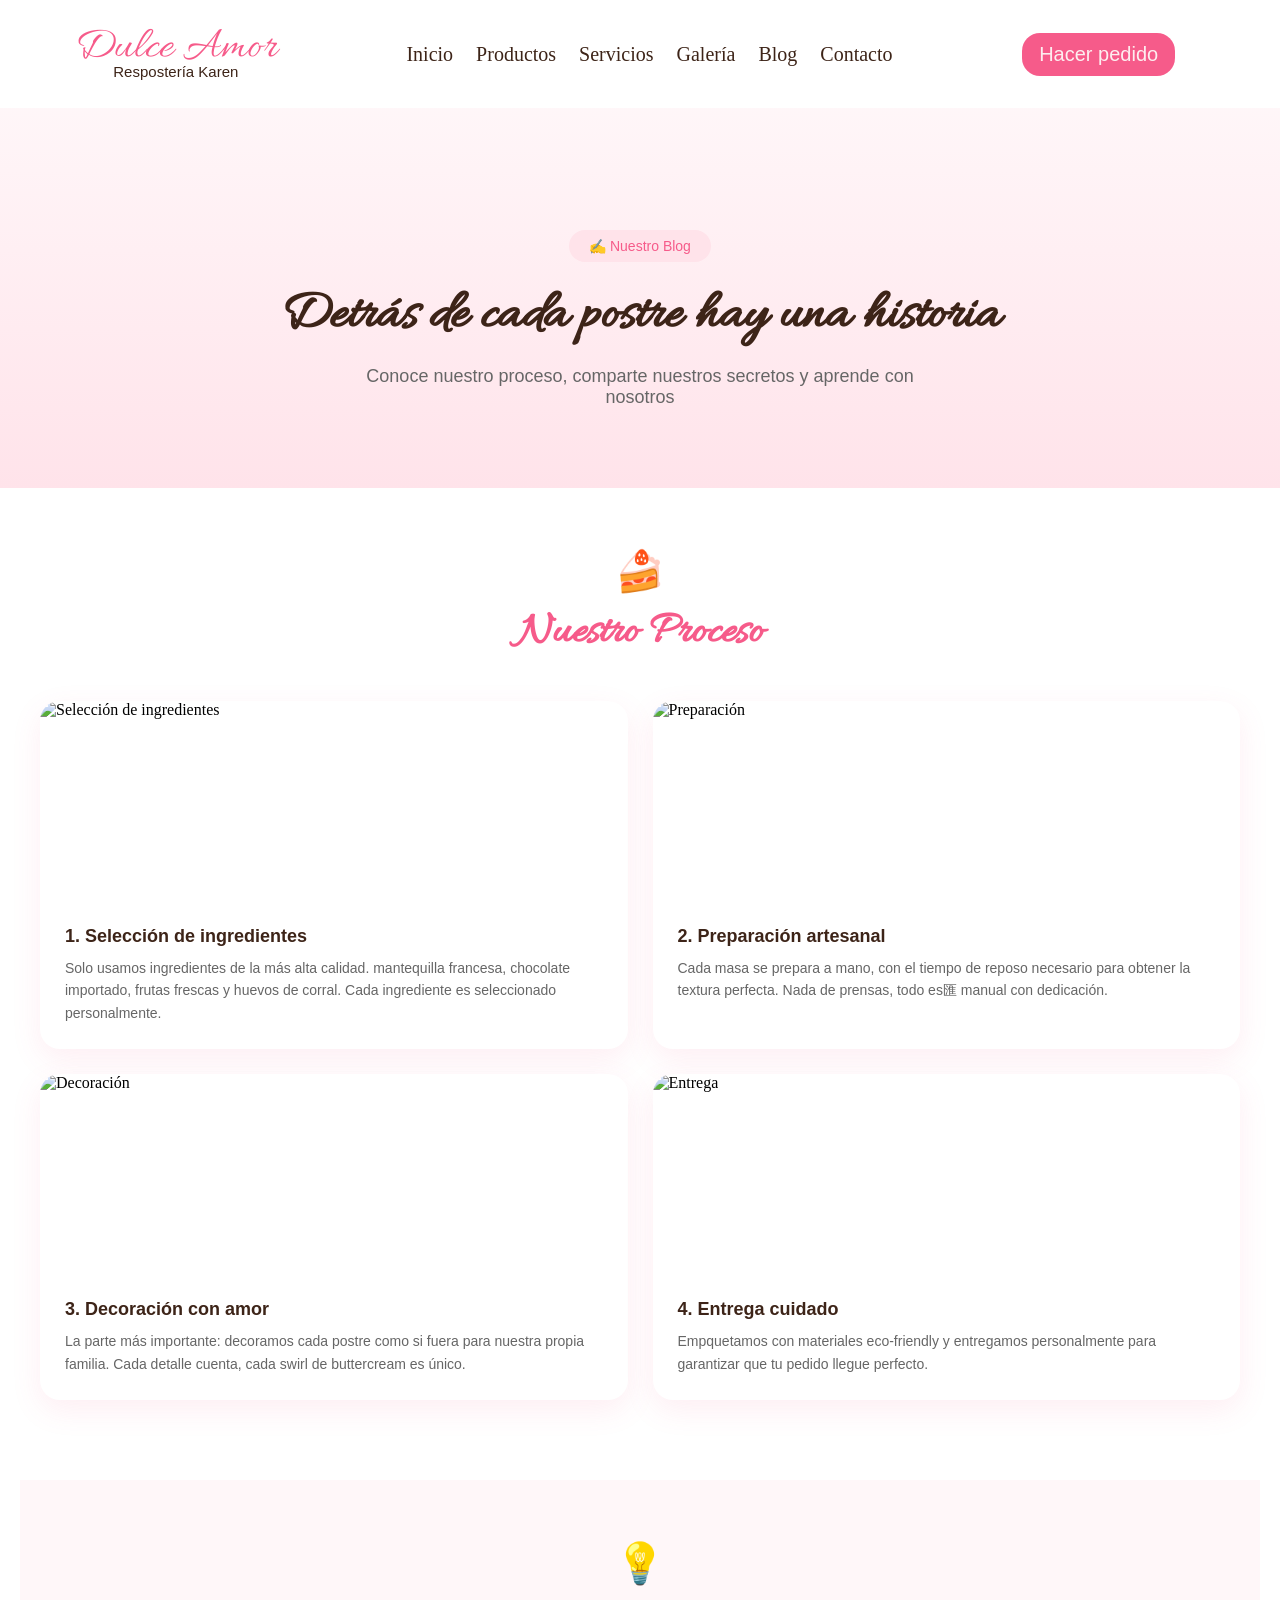
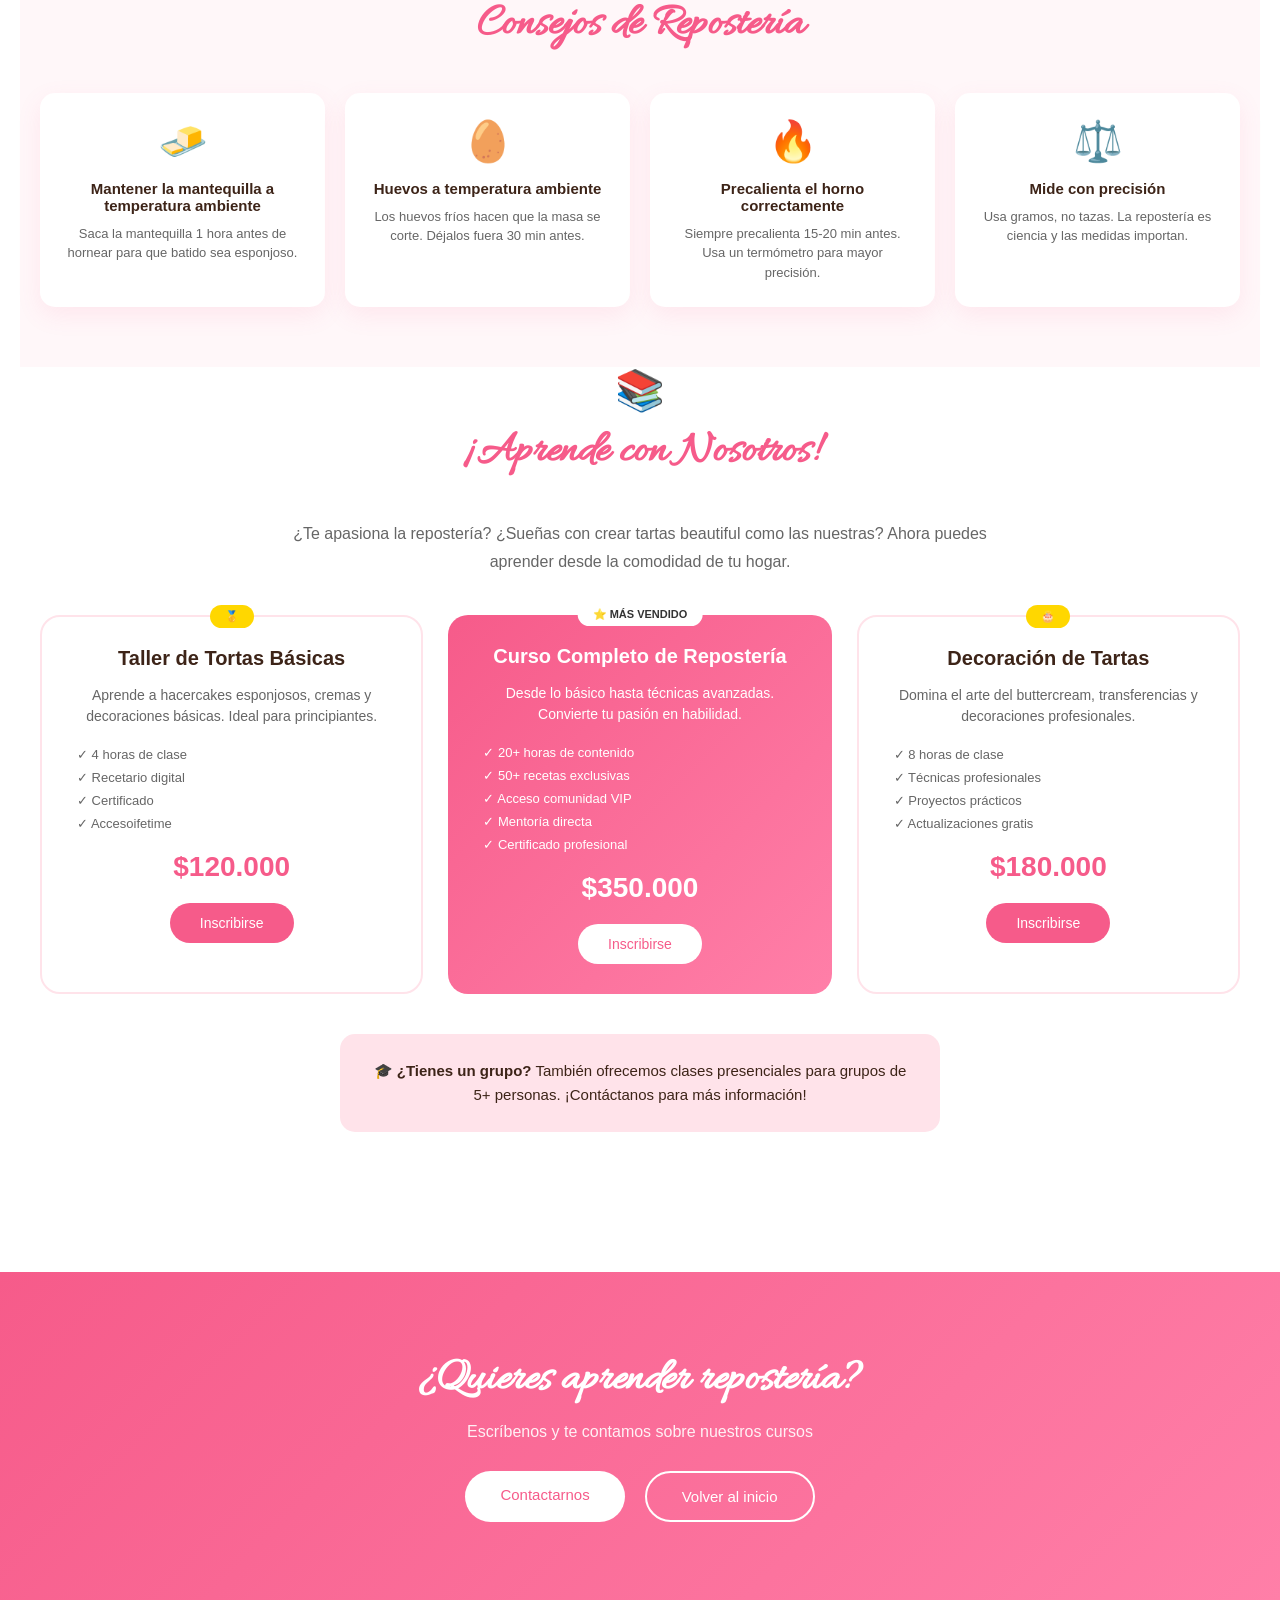
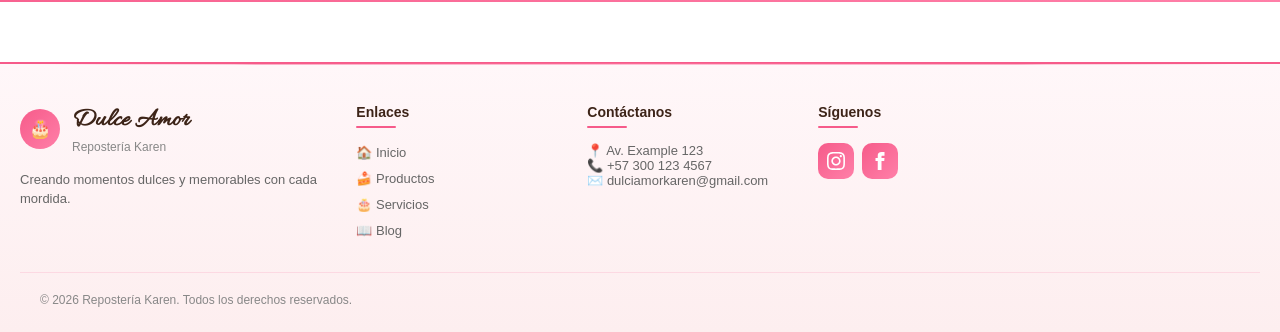
==== blog.html @ 5385c4cd "Merge pull request #1 from fabioledezma/main visuales y ajustes responsive." ====
<!doctype html>
<html lang="es">
  <head>
    <meta charset="UTF-8" />
    <meta name="viewport" content="width=device-width, initial-scale=1.0" />
    <title>Blog - Repostería Karen</title>
    <link rel="stylesheet" href="style.css" />
    <link rel="stylesheet" href="blog.css" />
    <script src="script.js" defer></script>
  </head>
  <body>
    <header class="header">
      <nav class="navbar">
        <div class="navbar-brand">
          <div class="navbar-brand-text">
            <h1 class="navbar-title">Dulce Amor</h1>
            <span class="navbar-subtitle">Respostería Karen</span>
          </div>
        </div>

        <ul class="navbar-menu">
          <li><a href="index.html">Inicio</a></li>
          <li><a href="index.html#productos">Productos</a></li>
          <li><a href="servicios.html" target="_blank">Servicios</a></li>
          <li><a href="index.html#galeria">Galería</a></li>
          <li><a href="blog.html" class="active">Blog</a></li>
          <li><a href="index.html#contacto">Contacto</a></li>
        </ul>

        <a href="index.html#contacto" class="navbar-button">Hacer pedido</a>
      </nav>
    </header>

    <section class="blog-hero">
      <div class="blog-hero-content">
        <span class="blog-hero-tag">✍️ Nuestro Blog</span>
        <h1 class="blog-hero-title">Detrás de cada postre hay una historia</h1>
        <p class="blog-hero-subtitle">Conoce nuestro proceso, comparte nuestros secretos y aprende con nosotros</p>
      </div>
    </section>

    <section class="blog-sections">
      <div class="blog-container">
        
        <!-- Section: Nuestro Proceso -->
        <div class="blog-section">
          <div class="blog-section-header">
            <span class="blog-section-tag">🍰</span>
            <h2 class="blog-section-title">Nuestro Proceso</h2>
          </div>
          
          <div class="blog-cards">
            <article class="blog-card">
              <div class="blog-card-image">
                <img src="https://images.unsplash.com/photo-1556909114-f6e7ad7d3136?w=500&h=300&fit=crop" alt="Selección de ingredientes">
              </div>
              <div class="blog-card-content">
                <h3>1. Selección de ingredientes</h3>
                <p>Solo usamos ingredientes de la más alta calidad. mantequilla francesa, chocolate importado, frutas frescas y huevos de corral. Cada ingrediente es seleccionado personalmente.</p>
              </div>
            </article>
            
            <article class="blog-card">
              <div class="blog-card-image">
                <img src="https://images.unsplash.com/photo-1509440159596-0249088772ff?w=500&h=300&fit=crop" alt="Preparación">
              </div>
              <div class="blog-card-content">
                <h3>2. Preparación artesanal</h3>
                <p>Cada masa se prepara a mano, con el tiempo de reposo necesario para obtener la textura perfecta. Nada de prensas, todo es匯 manual con dedicación.</p>
              </div>
            </article>
            
            <article class="blog-card">
              <div class="blog-card-image">
                <img src="https://images.unsplash.com/photo-1571115177098-24ec42ed204d?w=500&h=300&fit=crop" alt="Decoración">
              </div>
              <div class="blog-card-content">
                <h3>3. Decoración con amor</h3>
                <p>La parte más importante: decoramos cada postre como si fuera para nuestra propia familia. Cada detalle cuenta, cada swirl de buttercream es único.</p>
              </div>
            </article>
            
            <article class="blog-card">
              <div class="blog-card-image">
                <img src="https://images.unsplash.com/photo-1606983340126-99ab4feaa64a?w=500&h=300&fit=crop" alt="Entrega">
              </div>
              <div class="blog-card-content">
                <h3>4. Entrega cuidado</h3>
                <p>Empquetamos con materiales eco-friendly y entregamos personalmente para garantizar que tu pedido llegue perfecto.</p>
              </div>
            </article>
          </div>
        </div>

        <!-- Section: Consejos -->
        <div class="blog-section alt-bg">
          <div class="blog-section-header">
            <span class="blog-section-tag">💡</span>
            <h2 class="blog-section-title">Consejos de Repostería</h2>
          </div>
          
          <div class="blog-tips-grid">
            <div class="blog-tip">
              <div class="blog-tip-icon">🧈</div>
              <h4>Mantener la mantequilla a temperatura ambiente</h4>
              <p>Saca la mantequilla 1 hora antes de hornear para que batido sea esponjoso.</p>
            </div>
            
            <div class="blog-tip">
              <div class="blog-tip-icon">🥚</div>
              <h4>Huevos a temperatura ambiente</h4>
              <p>Los huevos fríos hacen que la masa se corte. Déjalos fuera 30 min antes.</p>
            </div>
            
            <div class="blog-tip">
              <div class="blog-tip-icon">🔥</div>
              <h4>Precalienta el horno correctamente</h4>
              <p>Siempre precalienta 15-20 min antes. Usa un termómetro para mayor precisión.</p>
            </div>
            
            <div class="blog-tip">
              <div class="blog-tip-icon">⚖️</div>
              <h4>Mide con precisión</h4>
              <p>Usa gramos, no tazas. La repostería es ciencia y las medidas importan.</p>
            </div>
          </div>
        </div>

        <!-- Section: Clases -->
        <div class="blog-section classes-section">
          <div class="blog-section-header">
            <span class="blog-section-tag">📚</span>
            <h2 class="blog-section-title">¡Aprende con Nosotros!</h2>
          </div>
          
          <div class="classes-intro">
            <p>¿Te apasiona la repostería? ¿Sueñas con crear tartas beautiful como las nuestras? Ahora puedes aprender desde la comodidad de tu hogar.</p>
          </div>
          
          <div class="classes-grid">
            <div class="class-card">
              <div class="class-badge">🥇</div>
              <h3 class="class-title">Taller de Tortas Básicas</h3>
              <p class="class-description">Aprende a hacercakes esponjosos, cremas y decoraciones básicas. Ideal para principiantes.</p>
              <ul class="class-features">
                <li>✓ 4 horas de clase</li>
                <li>✓ Recetario digital</li>
                <li>✓ Certificado</li>
                <li>✓ Accesoifetime</li>
              </ul>
              <span class="class-price">$120.000</span>
              <a href="index.html#contacto" class="class-button">Inscribirse</a>
            </div>
            
            <div class="class-card featured">
              <div class="class-badge">⭐ MÁS VENDIDO</div>
              <h3 class="class-title">Curso Completo de Repostería</h3>
              <p class="class-description">Desde lo básico hasta técnicas avanzadas. Convierte tu pasión en habilidad.</p>
              <ul class="class-features">
                <li>✓ 20+ horas de contenido</li>
                <li>✓ 50+ recetas exclusivas</li>
                <li>✓ Acceso comunidad VIP</li>
                <li>✓ Mentoría directa</li>
                <li>✓ Certificado profesional</li>
              </ul>
              <span class="class-price">$350.000</span>
              <a href="index.html#contacto" class="class-button">Inscribirse</a>
            </div>
            
            <div class="class-card">
              <div class="class-badge">🎂</div>
              <h3 class="class-title">Decoración de Tartas</h3>
              <p class="class-description">Domina el arte del buttercream, transferencias y decoraciones profesionales.</p>
              <ul class="class-features">
                <li>✓ 8 horas de clase</li>
                <li>✓ Técnicas profesionales</li>
                <li>✓ Proyectos prácticos</li>
                <li>✓ Actualizaciones gratis</li>
              </ul>
              <span class="class-price">$180.000</span>
              <a href="index.html#contacto" class="class-button">Inscribirse</a>
            </div>
          </div>
          
          <div class="classes-cta">
            <p>🎓 <strong>¿Tienes un grupo?</strong> También ofrecemos clases presenciales para grupos de 5+ personas. ¡Contáctanos para más información!</p>
          </div>
        </div>

      </div>
    </section>

    <section class="cta-section">
      <div class="cta-container">
        <h2 class="cta-title">¿Quieres aprender repostería?</h2>
        <p class="cta-subtitle">Escríbenos y te contamos sobre nuestros cursos</p>
        <div class="cta-buttons">
          <a href="index.html#contacto" class="cta-button primary">Contactarnos</a>
          <a href="index.html" class="cta-button secondary">Volver al inicio</a>
        </div>
      </div>
    </section>

    <footer class="footer">
      <div class="footer-container">
        <div class="footer-brand">
          <div class="footer-logo">
            <div class="footer-logo-icon">🎂</div>
            <div>
              <h3>Dulce Amor</h3>
              <span style="font-family: 'Poppins', sans-serif; font-size: 12px; color: #888;">Repostería Karen</span>
            </div>
          </div>
          <p>Creando momentos dulces y memorables con cada mordida.</p>
        </div>
        
        <div class="footer-section">
          <h4>Enlaces</h4>
          <ul class="footer-links">
            <li><a href="index.html">🏠 Inicio</a></li>
            <li><a href="index.html#productos">🍰 Productos</a></li>
            <li><a href="servicios.html">🎂 Servicios</a></li>
            <li><a href="blog.html">📖 Blog</a></li>
          </ul>
        </div>
        
        <div class="footer-section">
          <h4>Contáctanos</h4>
          <p style="font-family: 'Poppins', sans-serif; font-size: 13px; color: #666;">📍 Av. Example 123</p>
          <p style="font-family: 'Poppins', sans-serif; font-size: 13px; color: #666;">📞 +57 300 123 4567</p>
          <p style="font-family: 'Poppins', sans-serif; font-size: 13px; color: #666;">✉️ dulciamorkaren@gmail.com</p>
        </div>
        
        <div class="footer-section">
          <h4>Síguenos</h4>
          <div class="social-icons">
            <a href="#" class="social-link">
              <svg xmlns="http://www.w3.org/2000/svg" width="18" height="18" viewBox="0 0 24 24" fill="white"><path d="M12 2.163c3.204 0 3.584.012 4.85.07 3.252.148 4.771 1.691 4.919 4.919.058 1.265.069 1.645.069 4.849 0 3.205-.012 3.584-.069 4.849-.149 3.225-1.664 4.771-4.919 4.919-1.266.058-1.644.07-4.85.07-3.204 0-3.584-.012-4.849-.07-3.26-.149-4.771-1.699-4.919-4.92-.058-1.265-.07-1.644-.07-4.849 0-3.204.013-3.583.07-4.849.149-3.227 1.664-4.771 4.919-4.919 1.266-.057 1.645-.069 4.849-.069zm0-2.163c-3.259 0-3.667.014-4.947.072-4.358.2-6.78 2.618-6.98 6.98-.059 1.281-.073 1.689-.073 4.948 0 3.259.014 3.668.072 4.948.2 4.358 2.618 6.78 6.98 6.98 1.281.058 1.689.072 4.948.072 3.259 0 3.668-.014 4.948-.072 4.354-.2 6.782-2.618 6.979-6.98.059-1.28.073-1.689.073-4.948 0-3.259-.014-3.667-.072-4.947-.196-4.354-2.617-6.78-6.979-6.98-1.281-.059-1.69-.073-4.949-.073zm0 5.838c-3.403 0-6.162 2.759-6.162 6.162s2.759 6.163 6.162 6.163 6.162-2.759 6.162-6.163c0-3.403-2.759-6.162-6.162-6.162zm0 10.162c-2.209 0-4-1.79-4-4 0-2.209 1.791-4 4-4s4 1.791 4 4c0 2.21-1.791 4-4 4zm6.406-11.845c-.796 0-1.441.645-1.441 1.44s.645 1.44 1.441 1.44c.795 0 1.439-.645 1.439-1.44s-.644-1.44-1.439-1.44z"/></svg>
            </a>
            <a href="#" class="social-link">
              <svg xmlns="http://www.w3.org/2000/svg" width="18" height="18" viewBox="0 0 24 24" fill="white"><path d="M9 8h-3v4h3v12h5v-12h3.642l.358-4h-4v-1.667c0-.955.192-1.333 1.115-1.333h2.885v-5h-3.808c-3.596 0-5.192 1.583-5.192 4.615v3.385z"/></svg>
            </a>
          </div>
        </div>
      </div>
      <div class="footer-bottom">
        <p>© 2026 Repostería Karen. Todos los derechos reservados.</p>
      </div>
    </footer>
  </body>
</html>
---- style.css ----
@import url("https://fonts.googleapis.com/css2?family=Dancing+Script:wght@400..700&display=swap");

@import url("https://fonts.googleapis.com/css2?family=Great+Vibes&display=swap");

@import url("https://fonts.googleapis.com/css2?family=Allura&display=swap");

:root {
  /* Fondo principal */
  --bg-soft-pink: #fdeeef;

  /* Rosa principal */
  --primary-pink: #f65b8a;

  /* Rosa botones */
  --button-pink: #ff7fa8;

  /* Rosa pastel claro */
  --light-pink: #f9c8d3;

  /* Rosa muy suave */
  --soft-rose: #ffe3ea;

  /* Texto oscuro */
  --dark-brown: #3d2418;

  /* Blanco crema */
  --cream-white: #fff9f8;

  /* Blanco navbar */
  --navbar-white: #ffffff;

  /* Sombras suaves */
  --shadow-pink: rgba(246, 91, 138, 0.15);

  /* Altura para móviles */
  --vh: 1vh;
}

* {
  margin: 0;
  padding: 0;
  box-sizing: border-box;
}

.header {
  width: 100%;
  position: fixed;
  top: 0;
  left: 0;
  z-index: 1000;
  background: var(--navbar-white);
  transition: box-shadow 0.3s ease, padding 0.3s ease;
}

.header.scrolled {
  box-shadow: 0 2px 20px rgba(61, 36, 24, 0.1);
}

.header.scrolled .navbar {
  padding: 15px 40px;
}

body {
  padding-top: 90px;
}

.navbar {
  display: flex;
  justify-content: space-around;
  align-items: center;
  padding: 30px 40px;
}

.navbar-menu {
  display: flex;
  align-items: center;
  gap: 23px;
  list-style: none;
}

a {
  text-decoration: none;
  color: #3d2418;
  font-size: 20px;
}

a:hover{
  color: lab(3.07% 3.67 3.43);
}

.navbar-brand {
  display: flex;
  align-items: center;
  margin-left: -30px;
}

img {
  width: 110px;
  height: 80px;
}

.navbar-brand-text {
  display: flex;
  flex-direction: column;
  align-items: center;
  justify-content: center;
  line-height: 0.8;
}

.navbar-title {
  color: var(--primary-pink);
  font-family: "Allura", cursive;
  font-weight: 400;
  font-style: normal;
  font-size: 45px;
}

.navbar-subtitle {
  font-family: "Poppins", sans-serif;
  color: #3d2418;
  font-size: 15px;
}

.navbar-button {
  padding: 10px 17px;
  border-radius: 18px;
  border: none;
  background-color: #f65b8a;
  font-family: "Poppins", sans-serif;
  color: var(--bg-soft-pink);
  align-items: center;
  display: flex;
  gap: 6px;
}

.navbar-button:hover {
  background-color: #f65b8af3;
  cursor: pointer;
}

.hero {
  width: 100%;
  height: auto;
  min-height: 100vh;
}

.hero-container {
  display: flex;
  justify-content: space-between;
  padding: 50px 130px;
}

.hero-content {
  color: var(--primary-pink);
  font-family: "Allura", cursive;
  font-weight: 400;
  font-style: normal;
  font-size: 40px;
  max-width: 500px;
}

.hero-title {
  font-family: "Allura", cursive;
  font-weight: 400;
  font-style: normal;
  font-size: 95px;
  line-height: 1.1;
  margin-bottom: 0;
}

.hero-subtitle {
  color: #3d2418;
  font-family: "Poppins", sans-serif;
}

.hero-subtitle-wrapper {
  max-width: 500px;
  font-size: 29px;
  margin-top: -15px;
}

.hero-highlight {
  font-family: "Poppins", sans-serif;
  font-size: 50px;
  font-weight: 100;
}

.hero-image {
  width: 600px;
  height: 570px;
  margin-left: 30px;
}

/* Slider del Hero */
.hero-slider {
  position: relative;
  width: 550px;
  height: 500px;
  min-width: 280px;
  border-radius: 25px;
  overflow: hidden;
  box-shadow: 0 20px 50px rgba(246, 91, 138, 0.25);
}

.hero-slider img {
  width: 100%;
  height: 100%;
  object-fit: cover;
  object-position: center;
}

.slider-wrapper {
  width: 100%;
  height: 100%;
  position: relative;
}

.slider-slide {
  position: absolute;
  top: 0;
  left: 0;
  width: 100%;
  height: 100%;
  opacity: 0;
  transition: opacity 0.8s ease;
}

.slider-slide.active {
  opacity: 1;
}

.slider-slide img {
  width: 100%;
  height: 100%;
  object-fit: cover;
}

.slider-nav {
  position: absolute;
  top: 50%;
  left: 0;
  right: 0;
  transform: translateY(-50%);
  display: flex;
  justify-content: space-between;
  padding: 0 15px;
  pointer-events: none;
}

.slider-btn {
  width: 45px;
  height: 45px;
  background: rgba(255, 255, 255, 0.9);
  border: none;
  border-radius: 50%;
  cursor: pointer;
  font-size: 18px;
  color: var(--primary-pink);
  pointer-events: all;
  transition: all 0.3s ease;
  box-shadow: 0 4px 15px rgba(0,0,0,0.1);
}

.slider-btn:hover {
  background: var(--primary-pink);
  color: white;
  transform: scale(1.1);
}

.slider-dots {
  position: absolute;
  bottom: 20px;
  left: 50%;
  transform: translateX(-50%);
  display: flex;
  gap: 10px;
}

.dot {
  width: 12px;
  height: 12px;
  border-radius: 50%;
  background: rgba(255, 255, 255, 0.5);
  cursor: pointer;
  transition: all 0.3s ease;
}

.dot.active {
  background: var(--primary-pink);
  transform: scale(1.2);
}

.dot:hover {
  background: var(--button-pink);
}

/* Partículas flotantes */
.particles {
  position: absolute;
  top: 0;
  left: 0;
  width: 100%;
  height: 100%;
  overflow: hidden;
  pointer-events: none;
  z-index: 0;
}

.particle {
  position: absolute;
  border-radius: 50%;
  opacity: 0.6;
  animation: float-particle 15s infinite linear;
}

@keyframes float-particle {
  0% {
    transform: translateY(100vh) rotate(0deg);
    opacity: 0;
  }
  10% {
    opacity: 0.6;
  }
  90% {
    opacity: 0.6;
  }
  100% {
    transform: translateY(-100vh) rotate(360deg);
    opacity: 0;
  }
}

.hero-description-wrapper {
  max-width: 300px;
  margin-top: 17px;
}

.hero-description {
  font-weight: 100;
  color: #3d2418;
  font-family: "Poppins", sans-serif;
  font-size: 20px;
}

.hero-buttons {
  display: flex;
  align-items: center;
  gap: 20px;
  margin-top: 20px;
}

/* Banner de Promociones */
.promo-banner {
  padding: 40px 20px 60px;
  background: linear-gradient(180deg, #fff7f9 0%, var(--soft-rose) 100%);
}

.promo-container {
  max-width: 900px;
  margin: 0 auto;
  display: grid;
  grid-template-columns: repeat(2, 1fr);
  gap: 25px;
}

.promo-card {
  background: white;
  border-radius: 20px;
  padding: 30px;
  display: flex;
  align-items: center;
  gap: 25px;
  box-shadow: 0 10px 30px rgba(246, 91, 138, 0.12);
  transition: all 0.3s ease;
  position: relative;
  overflow: hidden;
}

.promo-card::before {
  content: '';
  position: absolute;
  top: 0;
  left: 0;
  width: 5px;
  height: 100%;
  background: linear-gradient(180deg, var(--primary-pink), var(--button-pink));
}

.promo-card:hover {
  transform: translateY(-5px);
  box-shadow: 0 20px 40px rgba(246, 91, 138, 0.2);
}

.promo-card.secondary {
  background: linear-gradient(135deg, var(--primary-pink), var(--button-pink));
  color: white;
}

.promo-card.secondary::before {
  background: white;
}

.promo-card.secondary .promo-badge {
  background: gold;
  color: #333;
}

.promo-card.secondary .promo-title,
.promo-card.secondary .promo-subtitle,
.promo-card.secondary .promo-description {
  color: white;
}

.promo-card.secondary .promo-button {
  background: white;
  color: var(--primary-pink);
}

.promo-badge {
  position: absolute;
  top: 10px;
  right: 10px;
  background: var(--primary-pink);
  color: white;
  font-family: "Poppins", sans-serif;
  font-size: 10px;
  font-weight: 600;
  padding: 4px 10px;
  border-radius: 12px;
  text-transform: uppercase;
}

.promo-content {
  flex: 1;
}

.promo-title {
  font-family: "Poppins", sans-serif;
  font-size: 22px;
  font-weight: 700;
  color: var(--primary-pink);
  margin-bottom: 8px;
  line-height: 1.2;
}

.promo-subtitle {
  font-family: "Poppins", sans-serif;
  font-size: 14px;
  color: #666;
  margin-bottom: 12px;
  line-height: 1.4;
}

.promo-code {
  font-family: "Poppins", sans-serif;
  font-size: 12px;
  color: var(--primary-pink);
  font-weight: 600;
  background: var(--soft-rose);
  padding: 4px 10px;
  border-radius: 8px;
  display: inline-block;
  margin-bottom: 10px;
}

.promo-description {
  font-family: "Poppins", sans-serif;
  font-size: 18px;
  color: var(--primary-pink);
  font-weight: 700;
  margin-bottom: 15px;
}

.promo-button {
  display: inline-block;
  padding: 12px 24px;
  background: var(--primary-pink);
  color: white;
  border-radius: 25px;
  text-decoration: none;
  font-family: "Poppins", sans-serif;
  font-size: 14px;
  font-weight: 500;
  transition: all 0.3s ease;
}

.promo-button:hover {
  background: var(--button-pink);
  transform: scale(1.05);
}

.promo-image {
  font-size: 60px;
  flex-shrink: 0;
}

/* Responsive promo */
@media (max-width: 1024px) {
  .promo-container {
    grid-template-columns: 1fr;
    gap: 20px;
  }
  
  .promo-card {
    padding: 20px;
  }
}

.btn-primary {
  border: none;
  padding: 13.8px 20px;
  transition: 0.5s all;
  border-radius: 18px;
  background-color: var(--primary-pink);
  color: #fff;
}

.btn-secondary {
  border-radius: 18px;
  padding: 14px 24px;
  background-color: #fff;
  border: 1.8px #f65b8a solid;
  color: #f65b8a;
  transition: 0.6s all;
}

.btn-primary:hover {
  background-color: #fff;
  color: #f65b8a;
  cursor: pointer;
  border: #f65b8a 1.9px solid;
}

.btn-secondary:hover {
  background-color: #f65b8a;
  color: #fff;
  cursor: pointer;
  border: none;
}

.about {
  margin-top: 100px;
  width: 100%;
  padding: 10px 30px;
}

.about-container {
  width: 100%;
  max-width: 1000px;
  margin: 0 auto;
  height: auto;
  min-height: 500px;
  display: flex;
  gap: 60px;
  padding: 20px 30px;
  justify-content: center;
  align-items: center;
}

.about-title {
  color: #f65b8a;
  font-family: "Allura", cursive;
  font-weight: 500;
  font-style: normal;
  font-size: 50px;
  text-align: center;
}

.about-description {
  color: #3d2418;
  font-family: "Poppins", sans-serif;
  font-weight: 100;
  font-size: 16px;
}

.about-description-wrapper {
  max-width: 450px;
}

.about-features {
  display: flex;
  gap: 20px;
  width: 600px;
  height: 200px;
  text-align: center;
  margin-top: 40px;
}

.feature-title {
  font-size: 17px;
  color: #3d2418;
  font-family: "Poppins", sans-serif;
  line-height: 1.5;
}

.feature-description {
  font-size: 14px;
}

.feature-card {
  width: 120px;
  height: 200px;

  line-height: 1.2;
  font-family: "Poppins", sans-serif;
  font-weight: 100;
}

.about-image-wrapper {
  width: 350px;
  height: 370px;
}

.about-image {
  width: 350px;
  height: 370px;
  transition: 0.4s all;
}

.about-image:hover {
  transform: scale(1.1);
}

.featured_products {
  width: 100%;
  max-width: 1400px;
  margin: 0 auto;
  padding: 10px 20px;
  background: #fff7f9;
}

.section_title {
  text-align: center;
  margin-bottom: 30px;
}

.products_title {
  font-size: 65px;
  color: #f45b93;
  font-family: "Great Vibes", cursive;
  font-weight: 400;
}

.products_subtitle {
  margin-top: 10px;
  font-size: 18px;
  color: #6b4b4b;
  font-family: "Poppins", sans-serif;
}

.products_cards {
  display: flex;
  justify-content: center;
  gap: 20px;
  flex-wrap: wrap;
}

.product_card {
  width: 220px;
  background: #fff;
  border-radius: 20px;
  overflow: hidden;
  border: 1px solid #ffd6e5;
  transition: 0.3s;
}

.product_card:hover {
  transform: translateY(-4px);
}

.product_image {
  width: 100%;
  height: 180px;
}

.product_image img {
  width: 100%;
  height: 100%;
  object-fit: cover;
}

.product_content {
  padding: 18px;
  display: flex;
  flex-direction: column;
  align-items: center;
  gap: 10px;
}

.product_name {
  font-size: 16px;
  color: #4b2e2e;
  text-align: center;
  font-family: "Poppins", sans-serif;
}

.product_price {
  font-size: 16px;
  color: #f45b93;
  font-weight: 700;
  margin-top: 10px;
  font-family: "Poppins", sans-serif;
}

.product_button {
  width: 120px;
  height: 42px;
  border: none;
  border-radius: 40px;
  background: #f45b93;
  color: white;
  font-size: 16px;
  cursor: pointer;
  transition: 0.3s;
}

.product_button:hover {
  background: #ff2f75;
}

.morething {
  display: flex;
  align-items: center;
  justify-content: center;
}

.morecakes {
  padding: 12px 20px;
  background-color: #f45b93;
  color: #fff;
  border-radius: 13px;
  border: none;
  margin-top: 30px;
  display: flex;
  align-items: center;
  justify-content: center;
  gap: 8px;
  cursor: pointer;
  transition: 0.3s all;
}

.morecakes:hover {
  background-color: #ff0b65f0;
}

/* Servicios */
.services {
  padding: 80px 20px;
  background: white;
}

.services-container {
  max-width: 1200px;
  margin: 0 auto;
}

.services-header {
  text-align: center;
  margin-bottom: 50px;
}

.services-title {
  font-family: "Allura", cursive;
  font-size: 50px;
  color: var(--primary-pink);
}

.services-subtitle {
  font-family: "Poppins", sans-serif;
  font-size: 16px;
  color: var(--dark-brown);
  margin-top: 10px;
}

.services-grid {
  display: grid;
  grid-template-columns: repeat(4, 1fr);
  gap: 25px;
}

.service-card {
  background: #fff;
  border-radius: 20px;
  padding: 30px 25px;
  text-align: center;
  border: 2px solid var(--soft-rose);
  transition: all 0.3s ease;
  position: relative;
}

.service-card:hover {
  border-color: var(--primary-pink);
  transform: translateY(-5px);
  box-shadow: 0 15px 35px rgba(246, 91, 138, 0.15);
}

.service-card.featured {
  background: linear-gradient(135deg, var(--primary-pink), var(--button-pink));
  border: none;
  color: white;
}

.service-card.featured .service-description,
.service-card.featured .service-list li {
  color: rgba(255,255,255,0.9);
}

.service-card.featured .service-title {
  color: white;
}

.service-icon {
  font-size: 50px;
  margin-bottom: 15px;
}

.service-title {
  font-family: "Poppins", sans-serif;
  font-size: 20px;
  font-weight: 600;
  color: var(--dark-brown);
  margin-bottom: 15px;
}

.service-description {
  font-family: "Poppins", sans-serif;
  font-size: 13px;
  color: #666;
  line-height: 1.6;
  margin-bottom: 20px;
}

.service-list {
  list-style: none;
  padding: 0;
  margin: 0 0 20px 0;
  text-align: left;
}

.service-list li {
  font-family: "Poppins", sans-serif;
  font-size: 12px;
  color: #666;
  margin-bottom: 8px;
}

.service-button {
  display: inline-block;
  padding: 12px 25px;
  background: var(--primary-pink);
  color: white;
  border-radius: 25px;
  text-decoration: none;
  font-family: "Poppins", sans-serif;
  font-size: 14px;
  font-weight: 500;
  transition: all 0.3s ease;
}

.service-button:hover {
  background: var(--button-pink);
  transform: scale(1.05);
}

.service-card.featured .service-button {
  background: white;
  color: var(--primary-pink);
}

.service-card.featured .service-button:hover {
  background: var(--soft-rose);
}

/* Responsive servicios */
@media (max-width: 1024px) {
  .services-grid {
    grid-template-columns: repeat(2, 1fr);
  }
}

@media (max-width: 768px) {
  .services-grid {
    grid-template-columns: 1fr;
  }
  
  .service-card.featured {
    order: -1;
  }
}

/* Testimonios */
.testimonials {
  padding: 80px 20px;
  background: var(--soft-rose);
}

.testimonials-container {
  max-width: 1200px;
  margin: 0 auto;
}

.testimonials-header {
  text-align: center;
  margin-bottom: 50px;
}

.testimonials-title {
  font-family: "Allura", cursive;
  font-size: 50px;
  color: var(--primary-pink);
}

.testimonials-subtitle {
  font-family: "Poppins", sans-serif;
  font-size: 16px;
  color: var(--dark-brown);
  margin-top: 10px;
}

.testimonials-grid {
  display: grid;
  grid-template-columns: repeat(3, 1fr);
  gap: 30px;
}

.testimonial-card {
  background: white;
  border-radius: 20px;
  padding: 30px;
  text-align: center;
  box-shadow: 0 10px 30px rgba(246, 91, 138, 0.1);
  transition: transform 0.3s ease, box-shadow 0.3s ease;
  position: relative;
}

.testimonial-card:hover {
  transform: translateY(-5px);
  box-shadow: 0 20px 40px rgba(246, 91, 138, 0.2);
}

.testimonial-card.featured {
  background: linear-gradient(135deg, var(--primary-pink), var(--button-pink));
  color: white;
}

.testimonial-card.featured .testimonial-text {
  color: white;
}

.testimonial-card.featured .testimonial-author h4,
.testimonial-card.featured .testimonial-author span {
  color: white;
}

.testimonial-badge {
  position: absolute;
  top: -12px;
  right: 20px;
  background: gold;
  color: #333;
  font-family: "Poppins", sans-serif;
  font-size: 11px;
  font-weight: 600;
  padding: 5px 12px;
  border-radius: 20px;
}

.testimonial-image {
  width: 80px;
  height: 80px;
  margin: 0 auto 15px;
  border-radius: 50%;
  overflow: hidden;
  border: 3px solid var(--primary-pink);
}

.testimonial-image img {
  width: 100%;
  height: 100%;
  object-fit: cover;
}

.testimonial-stars {
  font-size: 20px;
  margin-bottom: 15px;
}

.testimonial-text {
  font-family: "Poppins", sans-serif;
  font-size: 14px;
  color: #666;
  line-height: 1.7;
  font-style: italic;
  margin-bottom: 20px;
}

.testimonial-author h4 {
  font-family: "Poppins", sans-serif;
  font-size: 16px;
  font-weight: 600;
  color: var(--dark-brown);
  margin-bottom: 5px;
}

.testimonial-author span {
  font-family: "Poppins", sans-serif;
  font-size: 13px;
  color: #888;
}

.testimonial-card.featured .testimonial-stars {
  color: gold;
}

/* Galería */
.gallery {
  padding: 80px 20px;
  background: var(--cream-white);
}

.gallery-container {
  max-width: 1200px;
  margin: 0 auto;
}

.gallery-header {
  text-align: center;
  margin-bottom: 50px;
}

.gallery-title {
  font-family: "Allura", cursive;
  font-size: 50px;
  color: var(--primary-pink);
}

.gallery-subtitle {
  font-family: "Poppins", sans-serif;
  font-size: 16px;
  color: var(--dark-brown);
  margin-top: 10px;
}

.gallery-grid {
  display: grid;
  grid-template-columns: repeat(4, 1fr);
  gap: 20px;
}

.gallery-item {
  position: relative;
  border-radius: 15px;
  overflow: hidden;
  cursor: pointer;
  aspect-ratio: 3/2;
}

.gallery-item img {
  width: 100%;
  height: 100%;
  object-fit: cover;
  transition: transform 0.4s ease;
}

.gallery-item:hover img {
  transform: scale(1.1);
}

.gallery-overlay {
  position: absolute;
  bottom: 0;
  left: 0;
  right: 0;
  background: linear-gradient(transparent, rgba(246, 91, 138, 0.9));
  padding: 20px;
  transform: translateY(100%);
  transition: transform 0.3s ease;
}

.gallery-item:hover .gallery-overlay {
  transform: translateY(0);
}

.gallery-overlay span {
  color: white;
  font-family: "Poppins", sans-serif;
  font-size: 16px;
  font-weight: 500;
}

/* Contacto */
.contact {
  padding: 80px 20px;
  background: linear-gradient(180deg, #fff7f9 0%, #fdeeef 100%);
}

.contact-container {
  max-width: 1100px;
  margin: 0 auto;
  display: flex;
  gap: 50px;
  align-items: flex-start;
}

.contact-info {
  flex: 1;
}

.contact-title {
  font-family: "Allura", cursive;
  font-size: 50px;
  color: var(--primary-pink);
  margin-bottom: 10px;
}

.contact-subtitle {
  font-family: "Poppins", sans-serif;
  font-size: 16px;
  color: var(--dark-brown);
  margin-bottom: 30px;
}

.contact-options {
  display: flex;
  flex-direction: column;
  gap: 15px;
}

.contact-option {
  display: flex;
  align-items: center;
  gap: 15px;
  padding: 15px 20px;
  background: #fff;
  border-radius: 15px;
  text-decoration: none;
  box-shadow: 0 5px 20px rgba(246, 91, 138, 0.1);
  transition: transform 0.3s ease, box-shadow 0.3s ease;
}

.contact-option:hover {
  transform: translateY(-3px);
  box-shadow: 0 10px 30px rgba(246, 91, 138, 0.2);
}

.contact-icon {
  display: flex;
  align-items: center;
  justify-content: center;
}

.contact-option.whatsapp .contact-icon svg path {
  fill: #25D366;
  transition: fill 0.3s ease;
}

.contact-option.whatsapp:hover .contact-icon svg path {
  fill: #fff;
}

.contact-option.phone {
  color: var(--primary-pink);
}

.contact-option.phone .contact-icon svg {
  color: var(--primary-pink);
  transition: color 0.3s ease;
}

.contact-option.phone:hover .contact-icon svg {
  color: #fff;
}

.contact-option.email .contact-icon svg path {
  transition: fill 0.3s ease;
}

.contact-option.email:hover .contact-icon svg path {
  fill: #fff;
}

.contact-text h4 {
  font-family: "Poppins", sans-serif;
  font-size: 16px;
  color: var(--dark-brown);
  margin-bottom: 3px;
}

.contact-text p {
  font-family: "Poppins", sans-serif;
  font-size: 14px;
  color: #888;
}

.contact-option.whatsapp:hover {
  background: #25D366;
}

.contact-option.whatsapp:hover .contact-text p,
.contact-option.whatsapp:hover .contact-text h4 {
  color: #fff;
}

.contact-option.phone:hover {
  background: var(--primary-pink);
}

.contact-option.phone:hover .contact-text p,
.contact-option.phone:hover .contact-text h4 {
  color: #fff;
}

.contact-option.email:hover {
  background: #EA4335;
}

.contact-option.email:hover .contact-text p,
.contact-option.email:hover .contact-text h4 {
  color: #fff;
}

.contact-form-wrapper {
  flex: 1;
  background: #fff;
  padding: 30px;
  border-radius: 20px;
  box-shadow: 0 10px 40px rgba(246, 91, 138, 0.15);
}

.contact-form {
  display: flex;
  flex-direction: column;
  gap: 15px;
}

.form-input,
.form-textarea {
  padding: 15px 20px;
  border: 2px solid #f0e0e0;
  border-radius: 12px;
  font-family: "Poppins", sans-serif;
  font-size: 14px;
  transition: border-color 0.3s ease, box-shadow 0.3s ease;
}

.form-input:focus,
.form-textarea:focus {
  outline: none;
  border-color: var(--primary-pink);
  box-shadow: 0 0 0 4px rgba(246, 91, 138, 0.1);
}

.form-textarea {
  resize: none;
}

.form-button {
  padding: 15px 30px;
  background: var(--primary-pink);
  color: #fff;
  border: none;
  border-radius: 12px;
  font-family: "Poppins", sans-serif;
  font-size: 16px;
  cursor: pointer;
  transition: background 0.3s ease, transform 0.3s ease;
}

.form-button:hover {
  background: var(--button-pink);
  transform: translateY(-2px);
}

/* Footer */
.footer {
  background: linear-gradient(180deg, #fff7f9 0%, #fdeeef 100%);
  border-top: 2px solid var(--primary-pink);
  padding: 40px 20px 25px;
  margin-top: 60px;
  position: relative;
}

.footer::before {
  content: '';
  position: absolute;
  top: -2px;
  left: 0;
  right: 0;
  height: 4px;
  background: linear-gradient(90deg, 
    transparent 0%, 
    var(--primary-pink) 20%, 
    var(--button-pink) 50%, 
    var(--primary-pink) 80%, 
    transparent 100%
  );
  border-radius: 50%;
  opacity: 0.6;
  transform: scaleY(0.4);
}

.footer-container {
  max-width: 1400px;
  margin: 0 auto;
  display: grid;
  grid-template-columns: 1.5fr 1fr 1fr 1fr 1fr;
  gap: 20px;
  padding-bottom: 25px;
  border-bottom: 1px solid rgba(246, 91, 138, 0.15);
}

.footer-brand {
  display: flex;
  flex-direction: column;
  gap: 15px;
}

.footer-logo {
  display: flex;
  align-items: center;
  gap: 12px;
}

.footer-logo-icon {
  width: 40px;
  height: 40px;
  background: linear-gradient(135deg, var(--primary-pink), var(--button-pink));
  border-radius: 50%;
  display: flex;
  align-items: center;
  justify-content: center;
  font-size: 18px;
}

.footer-brand h3 {
  font-family: "Allura", cursive;
  font-size: 26px;
  color: var(--dark-brown);
  margin: 0;
}

.footer-brand p {
  font-family: "Poppins", sans-serif;
  font-size: 13px;
  color: #666;
  line-height: 1.5;
}

.footer-brand .footer-tagline {
  color: var(--primary-pink);
  font-style: italic;
  font-size: 13px;
  margin-top: 8px;
}

.footer-section h4 {
  font-family: "Poppins", sans-serif;
  font-size: 14px;
  font-weight: 600;
  color: var(--dark-brown);
  margin-bottom: 15px;
  position: relative;
  padding-bottom: 8px;
}

.footer-section h4::after {
  content: '';
  position: absolute;
  bottom: 0;
  left: 0;
  width: 40px;
  height: 2px;
  background: var(--primary-pink);
  border-radius: 2px;
}

.footer-section h4:empty::after {
  display: none;
}

.footer-links {
  list-style: none;
  padding: 0;
  margin: 0;
}

.footer-links li {
  margin-bottom: 8px;
}

.footer-links a {
  font-family: "Poppins", sans-serif;
  font-size: 13px;
  color: #666;
  text-decoration: none;
  transition: color 0.3s ease, padding-left 0.3s ease;
}

.footer-links a:hover {
  color: var(--primary-pink);
  padding-left: 5px;
}

.footer-contact-item {
  display: flex;
  align-items: flex-start;
  gap: 10px;
  margin-bottom: 12px;
}

.footer-contact-icon {
  width: 28px;
  height: 28px;
  background: var(--soft-rose);
  border-radius: 6px;
  display: flex;
  align-items: center;
  justify-content: center;
  flex-shrink: 0;
}

.footer-contact-icon svg {
  display: block;
}

.footer-contact-text {
  font-family: "Poppins", sans-serif;
  font-size: 13px;
  color: #666;
  line-height: 1.4;
}

.footer-contact-text strong {
  color: var(--dark-brown);
  display: block;
  margin-bottom: 2px;
}

.footer-schedule {
  display: flex;
  flex-direction: column;
  gap: 6px;
}

.footer-schedule-item {
  display: flex;
  justify-content: space-between;
  font-family: "Poppins", sans-serif;
  font-size: 12px;
  color: #666;
  padding: 6px 10px;
  background: rgba(246, 91, 138, 0.05);
  border-radius: 6px;
}

.footer-schedule-item .day {
  font-weight: 500;
  color: var(--dark-brown);
}

.footer-schedule-item .time {
  color: var(--primary-pink);
}

.social-icons {
  display: flex;
  gap: 8px;
}

.social-link {
  width: 36px;
  height: 36px;
  background: linear-gradient(135deg, var(--primary-pink), var(--button-pink));
  border-radius: 10px;
  display: flex;
  align-items: center;
  justify-content: center;
  font-size: 16px;
  transition: transform 0.3s ease, box-shadow 0.3s ease;
  text-decoration: none;
}

.social-link:hover {
  transform: translateY(-3px);
  box-shadow: 0 6px 15px rgba(246, 91, 138, 0.4);
}

.social-link svg {
  display: block;
}

.footer-bottom {
  max-width: 1200px;
  margin: 0 auto;
  padding-top: 20px;
  display: flex;
  justify-content: space-between;
  align-items: center;
  flex-wrap: wrap;
  gap: 10px;
}

.footer-bottom p {
  font-family: "Poppins", sans-serif;
  font-size: 12px;
  color: #888;
  margin: 0;
}

.footer-bottom-links {
  display: flex;
  gap: 15px;
}

.footer-bottom-links a {
  font-family: "Poppins", sans-serif;
  font-size: 12px;
  color: #888;
  text-decoration: none;
  transition: color 0.3s ease;
}

.footer-bottom-links a:hover {
  color: var(--primary-pink);
}

/* Animaciones */
@keyframes fadeInUp {
  from {
    opacity: 0;
    transform: translateY(30px);
  }
  to {
    opacity: 1;
    transform: translateY(0);
  }
}

@keyframes fadeInLeft {
  from {
    opacity: 0;
    transform: translateX(-30px);
  }
  to {
    opacity: 1;
    transform: translateX(0);
  }
}

@keyframes fadeInRight {
  from {
    opacity: 0;
    transform: translateX(30px);
  }
  to {
    opacity: 1;
    transform: translateX(0);
  }
}

@keyframes pulse {
  0%, 100% {
    transform: scale(1);
  }
  50% {
    transform: scale(1.05);
  }
}

@keyframes float {
  0%, 100% {
    transform: translateY(0);
  }
  50% {
    transform: translateY(-10px);
  }
}

@keyframes shimmer {
  0% {
    background-position: -200% center;
  }
  100% {
    background-position: 200% center;
  }
}

/* Animaciones en elementos */
.navbar {
  animation: fadeInDown 0.8s ease forwards;
}

@keyframes fadeInDown {
  from {
    opacity: 0;
    transform: translateY(-20px);
  }
  to {
    opacity: 1;
    transform: translateY(0);
  }
}

.hero-content {
  animation: fadeInLeft 1s ease forwards;
  animation-delay: 0.3s;
  opacity: 0;
}

.hero-image-wrapper {
  animation: fadeInRight 1s ease forwards;
  animation-delay: 0.5s;
  opacity: 0;
}

.hero-image {
  animation: float 3s ease-in-out infinite;
}

.about {
  animation: fadeInUp 1s ease forwards;
}

.feature-card {
  animation: fadeInUp 0.6s ease forwards;
}

.feature-card:nth-child(1) { animation-delay: 0.1s; opacity: 0; }
.feature-card:nth-child(2) { animation-delay: 0.2s; opacity: 0; }
.feature-card:nth-child(3) { animation-delay: 0.3s; opacity: 0; }
.feature-card:nth-child(4) { animation-delay: 0.4s; opacity: 0; }

.product_card {
  animation: fadeInUp 0.6s ease forwards;
  opacity: 0;
}

.product_card:nth-child(1) { animation-delay: 0.1s; }
.product_card:nth-child(2) { animation-delay: 0.2s; }
.product_card:nth-child(3) { animation-delay: 0.3s; }
.product_card:nth-child(4) { animation-delay: 0.4s; }

.navbar-menu li a {
  position: relative;
  transition: color 0.3s ease;
}

.navbar-menu li a::after {
  content: '';
  position: absolute;
  bottom: -5px;
  left: 0;
  width: 0;
  height: 2px;
  background: var(--primary-pink);
  transition: width 0.3s ease;
}

.navbar-menu li a:hover::after {
  width: 100%;
}

.navbar-button {
  animation: pulse 2s ease-in-out infinite;
}

/* Hover mejorados */
.product_card {
  box-shadow: 0 10px 30px rgba(246, 91, 138, 0.15);
}

.product_card:hover {
  box-shadow: 0 20px 40px rgba(246, 91, 138, 0.3);
}

.feature-card {
  transition: transform 0.3s ease, box-shadow 0.3s ease;
}

.feature-card:hover {
  transform: translateY(-5px);
  box-shadow: 0 10px 25px rgba(246, 91, 138, 0.2);
}

/* Scroll suave */
html {
  scroll-behavior: smooth;
}

/* Animaciones al hacer scroll (usadas por JavaScript) */
.animate-on-scroll {
  opacity: 0;
  transform: translateY(30px);
  transition: opacity 0.6s ease, transform 0.6s ease;
}

.animate-on-scroll.visible {
  opacity: 1;
  transform: translateY(0);
}

.feature-card.visible {
  animation: fadeInUp 0.6s ease forwards;
}

.feature-card:nth-child(1).visible { animation-delay: 0.1s; }
.feature-card:nth-child(2).visible { animation-delay: 0.2s; }
.feature-card:nth-child(3).visible { animation-delay: 0.3s; }
.feature-card:nth-child(4).visible { animation-delay: 0.4s; }

.product_card.visible {
  animation: fadeInUp 0.6s ease forwards;
}

.product_card:nth-child(1).visible { animation-delay: 0.1s; }
.product_card:nth-child(2).visible { animation-delay: 0.2s; }
.product_card:nth-child(3).visible { animation-delay: 0.3s; }
.product_card:nth-child(4).visible { animation-delay: 0.4s; }

.contact-option.visible {
  animation: fadeInUp 0.5s ease forwards;
}

.contact-option:nth-child(1).visible { animation-delay: 0.1s; }
.contact-option:nth-child(2).visible { animation-delay: 0.2s; }
.contact-option:nth-child(3).visible { animation-delay: 0.3s; }

/* Menú Hamburguesa */
.hamburger {
  display: none;
  flex-direction: column;
  gap: 5px;
  background: none;
  border: none;
  cursor: pointer;
  padding: 10px;
  z-index: 1001;
}

.hamburger-line {
  width: 25px;
  height: 3px;
  background: var(--dark-brown);
  border-radius: 2px;
  transition: all 0.3s ease;
}

.hamburger.active .hamburger-line:nth-child(1) {
  transform: rotate(45deg) translate(5px, 5px);
}

.hamburger.active .hamburger-line:nth-child(2) {
  opacity: 0;
}

.hamburger.active .hamburger-line:nth-child(3) {
  transform: rotate(-45deg) translate(5px, -5px);
}

@media (max-width: 768px) {
  .hamburger {
    display: flex;
  }
}

/* Responsive */
/* Responsive para tablets y grandes */
@media (max-width: 1024px) {
  
  .navbar {
    flex-wrap: wrap;
    justify-content: center;
    gap: 20px;
  }
  
  .navbar-menu {
    order: 3;
    width: 100%;
    justify-content: center;
  }
  
  .hero-container {
    flex-direction: column;
    padding: 40px 30px;
    text-align: center;
    height: auto;
  }
  
  .hero-content {
    max-width: 100%;
  }
  
  .hero-description-wrapper {
    margin: 15px auto;
  }
  
  .hero-buttons {
    justify-content: center;
  }
  
  .hero-image-wrapper {
    width: 100%;
    max-width: 500px;
    margin: 30px auto 0;
  }
  
  .hero-image {
    width: 100%;
    height: auto;
    margin: 0;
  }
  
  .hero-slider {
    width: 100%;
    max-width: 500px;
    height: 400px;
    margin: 30px auto 0;
  }
  
  .about-container {
    flex-direction: column;
    width: 100%;
    height: auto;
    gap: 30px;
  }
  
  .about-features {
    width: 100%;
    flex-wrap: wrap;
    justify-content: center;
    height: auto;
  }
}

/* Responsive para tablets pequeñas y celulares grandes */
@media (max-width: 768px) {
  
  .hamburger {
    display: flex;
  }
  
  .navbar-menu {
    position: absolute;
    top: 100%;
    left: 0;
    width: 100%;
    background: var(--navbar-white);
    flex-direction: column;
    padding: 20px;
    gap: 15px;
    box-shadow: 0 10px 20px rgba(0,0,0,0.1);
    display: none;
  }
  
  .navbar-menu.active {
    display: flex;
  }
  
  .navbar-menu li {
    text-align: center;
  }
  
  .navbar-button {
    display: none;
  }
  
  .navbar {
    padding: 15px 20px;
  }
  
  .navbar-brand {
    margin-left: 0;
  }
  
  .navbar-title {
    font-size: 35px;
  }
  
  .navbar-menu {
    gap: 12px;
  }
  
  .navbar-menu li a {
    font-size: 14px;
  }
  
  .hero-title {
    font-size: 50px;
  }
  
  .hero-subtitle-wrapper {
    font-size: 24px;
  }
  
  .hero-highlight {
    font-size: 32px;
  }
  
  .hero-description {
    font-size: 16px;
  }
  
  .hero-slider {
    width: 100%;
    max-width: 450px;
    height: 350px;
  }
  
  .slider-btn {
    width: 35px;
    height: 35px;
    font-size: 14px;
  }
  
  .about {
    padding: 10px 20px;
  }
  
  .about-image-wrapper {
    width: 100%;
    max-width: 350px;
  }
  
  .about-image {
    width: 100%;
    height: auto;
  }
  
  .about-features {
    flex-direction: row;
    flex-wrap: wrap;
  }
  
  .feature-card {
    width: 45%;
    min-width: 140px;
  }
  
  .products_cards {
    flex-wrap: wrap;
    gap: 15px;
  }
  
  .product_card {
    width: calc(50% - 10px);
    min-width: 160px;
  }
  
  .contact-container {
    flex-direction: column;
    gap: 30px;
  }
  
  .contact-info,
  .contact-form-wrapper {
    width: 100%;
  }
  
  .contact-options {
    flex-direction: row;
    flex-wrap: wrap;
  }
  
  .contact-option {
    flex: 1;
    min-width: 140px;
  }
  
  .footer-container {
    flex-direction: column;
    text-align: center;
    align-items: center;
  }
  
  .social-icons {
    justify-content: center;
  }
}

/* Responsive para celulares pequeños */
@media (max-width: 480px) {
  
  .navbar {
    padding: 10px 15px;
  }
  
  .navbar-title {
    font-size: 28px;
  }
  
  .navbar-subtitle {
    font-size: 12px;
  }
  
  .navbar-menu {
    gap: 8px;
  }
  
  .navbar-menu li a {
    font-size: 12px;
  }
  
  .navbar-button {
    padding: 8px 14px;
    font-size: 12px;
  }
  
  .hero {
    height: auto;
    min-height: 100vh;
  }
  
  .hero-title {
    font-size: 38px;
  }
  
  .hero-subtitle-wrapper {
    font-size: 20px;
  }
  
  .hero-highlight {
    font-size: 26px;
  }
  
  .hero-buttons {
    flex-direction: column;
    gap: 10px;
  }
  
  .btn-primary,
  .btn-secondary {
    width: 100%;
    max-width: 250px;
  }
  
  .hero-slider {
    width: 100%;
    max-width: 320px;
    height: 280px;
  }
  
  .slider-nav {
    padding: 0 10px;
  }
  
  .slider-btn {
    width: 30px;
    height: 30px;
    font-size: 12px;
  }
  
  .slider-dots {
    bottom: 10px;
  }
  
  .dot {
    width: 8px;
    height: 8px;
  }
  
  .about-title {
    font-size: 36px;
  }
  
  .feature-card {
    width: 100%;
    max-width: 200px;
  }
  
  .products_title {
    font-size: 38px;
  }
  
  .products_subtitle {
    font-size: 14px;
  }
  
  .product_card {
    width: 100%;
    max-width: 280px;
  }
  
  .contact-title {
    font-size: 36px;
  }
  
  .contact-option {
    flex-direction: column;
    text-align: center;
    padding: 12px;
  }
  
  .contact-form-wrapper {
    padding: 20px;
  }
  
  .form-input,
  .form-textarea {
    padding: 12px 15px;
    font-size: 14px;
  }
  
  .footer {
    padding: 30px 15px 15px;
  }
  
  .footer-brand h3 {
    font-size: 28px;
  }
  
  .footer-contact h4,
  .footer-social h4 {
    font-size: 16px;
  }
  
  /* Testimonios responsive */
  .testimonials-grid {
    grid-template-columns: 1fr;
    gap: 20px;
  }
  
  .testimonial-card.featured {
    order: -1;
  }
  
  /* Galería responsive */
  .gallery-grid {
    grid-template-columns: 1fr;
  }
  
  .gallery-item {
    display: block !important;
  }
  
  /* Contacto responsive */
  .contact-container {
    flex-direction: column;
  }
  
  .contact-info,
  .contact-form-wrapper {
    width: 100%;
  }
  
  .contact-options {
    flex-direction: row;
    flex-wrap: wrap;
  }
  
  .contact-option {
    flex: 1;
    min-width: 140px;
  }
  
  /* Footer responsive */
  .footer-container {
    grid-template-columns: 1fr 1fr;
    gap: 20px;
  }
  
  .footer-brand {
    grid-column: 1 / -1;
  }
  
  .footer-logo {
    justify-content: center;
  }
  
  .footer-section h4::after {
    left: 50%;
    transform: translateX(-50%);
  }
  
  .footer-contact-item {
    justify-content: center;
  }
  
  .social-icons {
    justify-content: center;
  }
}
---- blog.css ----
/* Blog Hero */
.blog-hero {
  padding: 140px 20px 80px;
  background: linear-gradient(180deg, #fff7f9 0%, var(--soft-rose) 100%);
  text-align: center;
}

.blog-hero-tag {
  font-family: "Poppins", sans-serif;
  font-size: 14px;
  color: var(--primary-pink);
  background: var(--soft-rose);
  padding: 8px 20px;
  border-radius: 20px;
  display: inline-block;
  margin-bottom: 20px;
}

.blog-hero-title {
  font-family: "Allura", cursive;
  font-size: 55px;
  color: var(--dark-brown);
  margin-bottom: 15px;
}

.blog-hero-subtitle {
  font-family: "Poppins", sans-serif;
  font-size: 18px;
  color: #666;
  max-width: 600px;
  margin: 0 auto;
}

/* Blog Sections */
.blog-sections {
  padding: 60px 20px;
  background: white;
}

.blog-container {
  max-width: 1200px;
  margin: 0 auto;
}

.blog-section {
  margin-bottom: 80px;
}

.blog-section.alt-bg {
  background: #fff7f9;
  margin: 0 -20px;
  padding: 60px 20px;
}

.blog-section-header {
  text-align: center;
  margin-bottom: 40px;
}

.blog-section-tag {
  font-size: 40px;
  display: block;
  margin-bottom: 10px;
}

.blog-section-title {
  font-family: "Allura", cursive;
  font-size: 45px;
  color: var(--primary-pink);
}

/* Blog Cards - Proceso */
.blog-cards {
  display: grid;
  grid-template-columns: repeat(2, 1fr);
  gap: 25px;
}

.blog-card {
  background: white;
  border-radius: 20px;
  overflow: hidden;
  box-shadow: 0 10px 30px rgba(246, 91, 138, 0.1);
  transition: all 0.3s ease;
}

.blog-card:hover {
  transform: translateY(-5px);
  box-shadow: 0 20px 40px rgba(246, 91, 138, 0.2);
}

.blog-card-image {
  height: 200px;
  overflow: hidden;
}

.blog-card-image img {
  width: 100%;
  height: 100%;
  object-fit: cover;
  transition: transform 0.4s ease;
}

.blog-card:hover .blog-card-image img {
  transform: scale(1.1);
}

.blog-card-content {
  padding: 25px;
}

.blog-card-content h3 {
  font-family: "Poppins", sans-serif;
  font-size: 18px;
  font-weight: 600;
  color: var(--dark-brown);
  margin-bottom: 10px;
}

.blog-card-content p {
  font-family: "Poppins", sans-serif;
  font-size: 14px;
  color: #666;
  line-height: 1.6;
}

/* Tips Grid */
.blog-tips-grid {
  display: grid;
  grid-template-columns: repeat(4, 1fr);
  gap: 20px;
}

.blog-tip {
  background: white;
  border-radius: 15px;
  padding: 25px;
  text-align: center;
  box-shadow: 0 8px 25px rgba(246, 91, 138, 0.1);
  transition: all 0.3s ease;
}

.blog-tip:hover {
  transform: translateY(-5px);
  box-shadow: 0 15px 35px rgba(246, 91, 138, 0.2);
}

.blog-tip-icon {
  font-size: 40px;
  margin-bottom: 15px;
}

.blog-tip h4 {
  font-family: "Poppins", sans-serif;
  font-size: 15px;
  font-weight: 600;
  color: var(--dark-brown);
  margin-bottom: 10px;
}

.blog-tip p {
  font-family: "Poppins", sans-serif;
  font-size: 13px;
  color: #666;
  line-height: 1.5;
}

/* Clases Section */
.classes-intro {
  text-align: center;
  max-width: 700px;
  margin: 0 auto 40px;
}

.classes-intro p {
  font-family: "Poppins", sans-serif;
  font-size: 16px;
  color: #666;
  line-height: 1.7;
}

.classes-grid {
  display: grid;
  grid-template-columns: repeat(3, 1fr);
  gap: 25px;
  margin-bottom: 40px;
}

.class-card {
  background: white;
  border-radius: 20px;
  padding: 30px;
  text-align: center;
  border: 2px solid var(--soft-rose);
  transition: all 0.3s ease;
  position: relative;
}

.class-card:hover {
  border-color: var(--primary-pink);
  transform: translateY(-5px);
  box-shadow: 0 15px 35px rgba(246, 91, 138, 0.15);
}

.class-card.featured {
  border: none;
  background: linear-gradient(135deg, var(--primary-pink), var(--button-pink));
  color: white;
}

.class-card.featured .class-title,
.class-card.featured .class-description,
.class-card.featured .class-features li,
.class-card.featured .class-price {
  color: white;
}

.class-badge {
  position: absolute;
  top: -12px;
  left: 50%;
  transform: translateX(-50%);
  background: gold;
  color: #333;
  font-family: "Poppins", sans-serif;
  font-size: 11px;
  font-weight: 600;
  padding: 5px 15px;
  border-radius: 15px;
  white-space: nowrap;
}

.class-card.featured .class-badge {
  background: white;
}

.class-title {
  font-family: "Poppins", sans-serif;
  font-size: 20px;
  font-weight: 600;
  color: var(--dark-brown);
  margin-bottom: 15px;
}

.class-description {
  font-family: "Poppins", sans-serif;
  font-size: 14px;
  color: #666;
  margin-bottom: 20px;
  line-height: 1.5;
}

.class-features {
  list-style: none;
  padding: 0;
  margin: 0 0 20px 0;
  text-align: left;
}

.class-features li {
  font-family: "Poppins", sans-serif;
  font-size: 13px;
  color: #666;
  margin-bottom: 8px;
  padding-left: 5px;
}

.class-price {
  font-family: "Poppins", sans-serif;
  font-size: 28px;
  font-weight: 700;
  color: var(--primary-pink);
  display: block;
  margin-bottom: 20px;
}

.class-card.featured .class-price {
  color: white;
}

.class-button {
  display: inline-block;
  padding: 12px 30px;
  background: var(--primary-pink);
  color: white;
  border-radius: 25px;
  text-decoration: none;
  font-family: "Poppins", sans-serif;
  font-size: 14px;
  font-weight: 500;
  transition: all 0.3s ease;
}

.class-button:hover {
  background: var(--button-pink);
  transform: scale(1.05);
}

.class-card.featured .class-button {
  background: white;
  color: var(--primary-pink);
}

.class-card.featured .class-button:hover {
  background: var(--soft-rose);
}

.classes-cta {
  text-align: center;
  background: var(--soft-rose);
  padding: 25px;
  border-radius: 15px;
  max-width: 600px;
  margin: 0 auto;
}

.classes-cta p {
  font-family: "Poppins", sans-serif;
  font-size: 15px;
  color: var(--dark-brown);
  line-height: 1.6;
}

/* CTA Section */
.cta-section {
  padding: 80px 20px;
  background: linear-gradient(135deg, var(--primary-pink), var(--button-pink));
  text-align: center;
}

.cta-container {
  max-width: 700px;
  margin: 0 auto;
}

.cta-title {
  font-family: "Allura", cursive;
  font-size: 45px;
  color: white;
  margin-bottom: 15px;
}

.cta-subtitle {
  font-family: "Poppins", sans-serif;
  font-size: 16px;
  color: rgba(255,255,255,0.9);
  margin-bottom: 30px;
}

.cta-buttons {
  display: flex;
  gap: 20px;
  justify-content: center;
  flex-wrap: wrap;
}

.cta-button {
  padding: 15px 35px;
  border-radius: 30px;
  text-decoration: none;
  font-family: "Poppins", sans-serif;
  font-size: 15px;
  font-weight: 500;
  transition: all 0.3s ease;
}

.cta-button.primary {
  background: white;
  color: var(--primary-pink);
}

.cta-button.primary:hover {
  transform: translateY(-3px);
  box-shadow: 0 10px 25px rgba(0,0,0,0.2);
}

.cta-button.secondary {
  background: transparent;
  color: white;
  border: 2px solid white;
}

.cta-button.secondary:hover {
  background: white;
  color: var(--primary-pink);
}

/* Responsive */
@media (max-width: 1024px) {
  .blog-cards {
    grid-template-columns: 1fr;
  }
  
  .blog-tips-grid {
    grid-template-columns: repeat(2, 1fr);
  }
  
  .classes-grid {
    grid-template-columns: 1fr;
    gap: 30px;
  }
  
  .class-card.featured {
    order: -1;
  }
}

@media (max-width: 768px) {
  .blog-hero {
    padding: 100px 20px 60px;
  }
  
  .blog-hero-title {
    font-size: 40px;
  }
  
  .blog-tips-grid {
    grid-template-columns: 1fr;
  }
  
  .blog-section-title {
    font-size: 36px;
  }
}
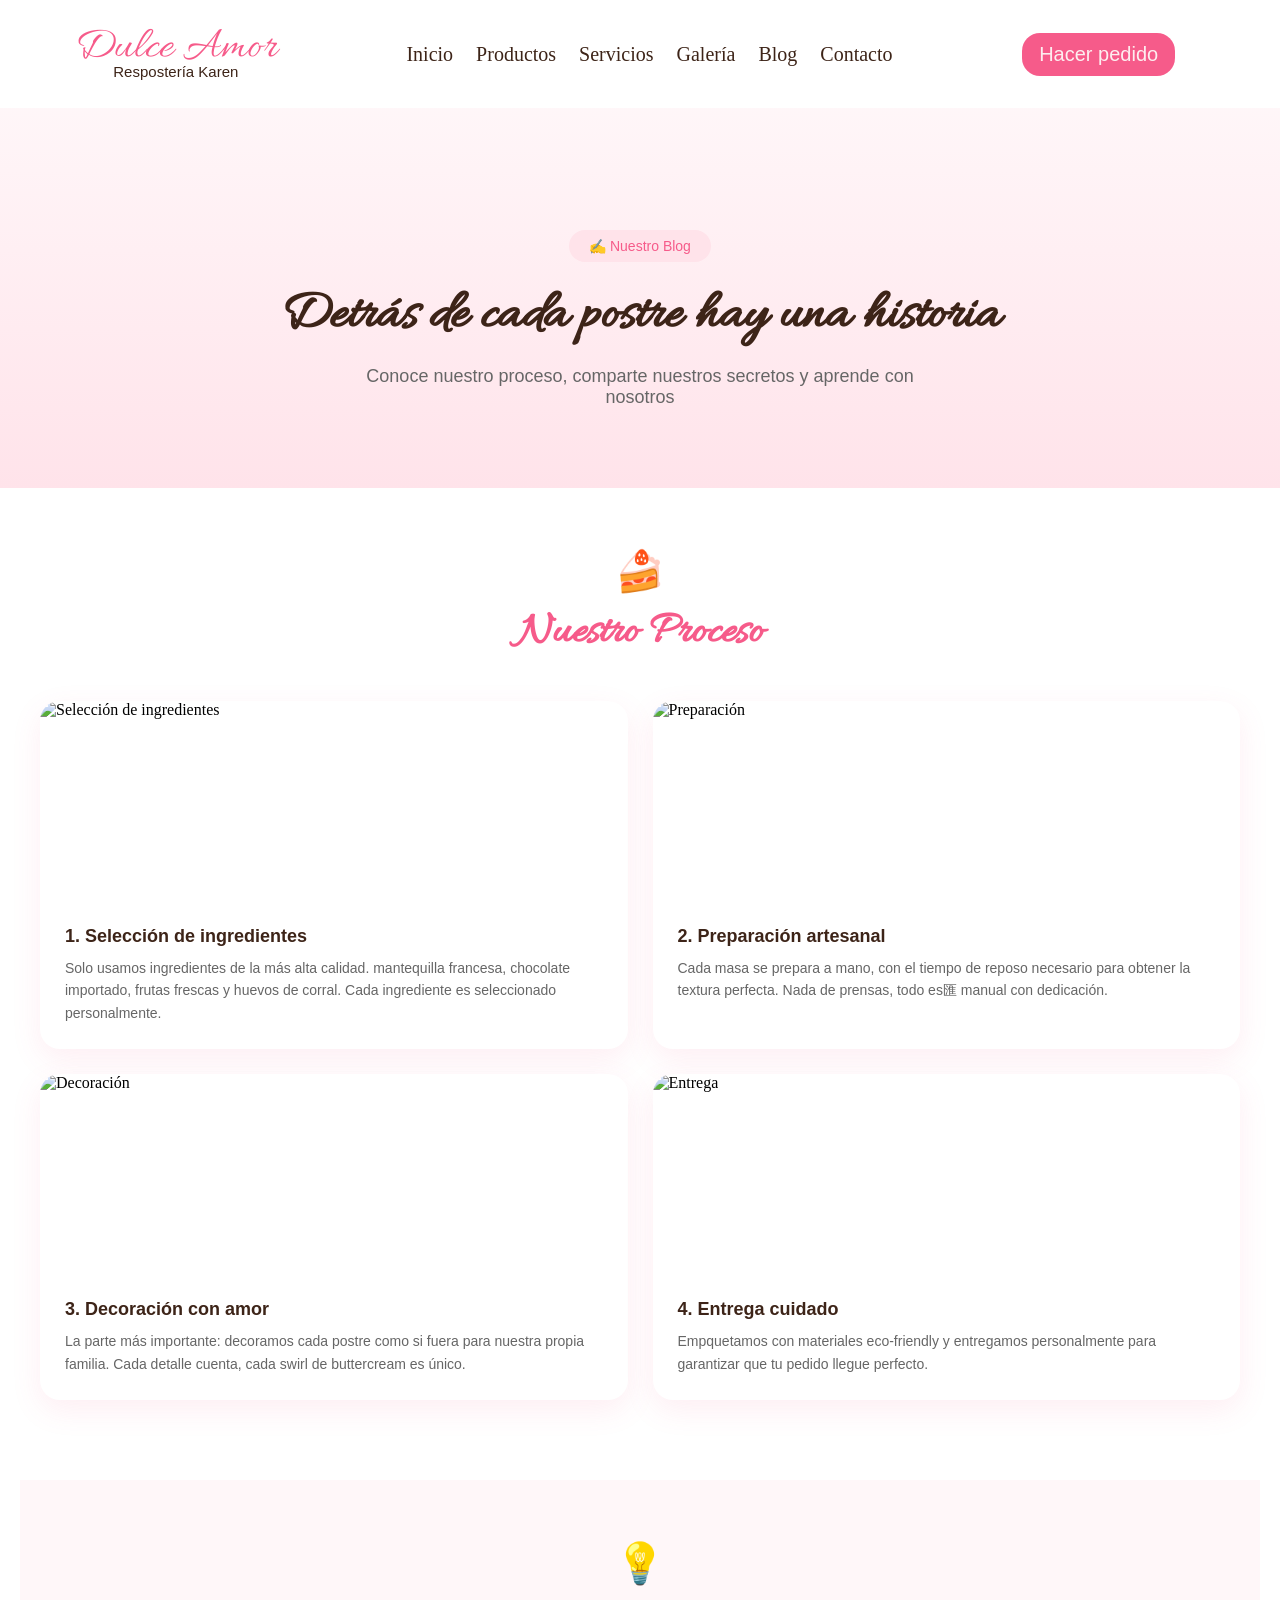
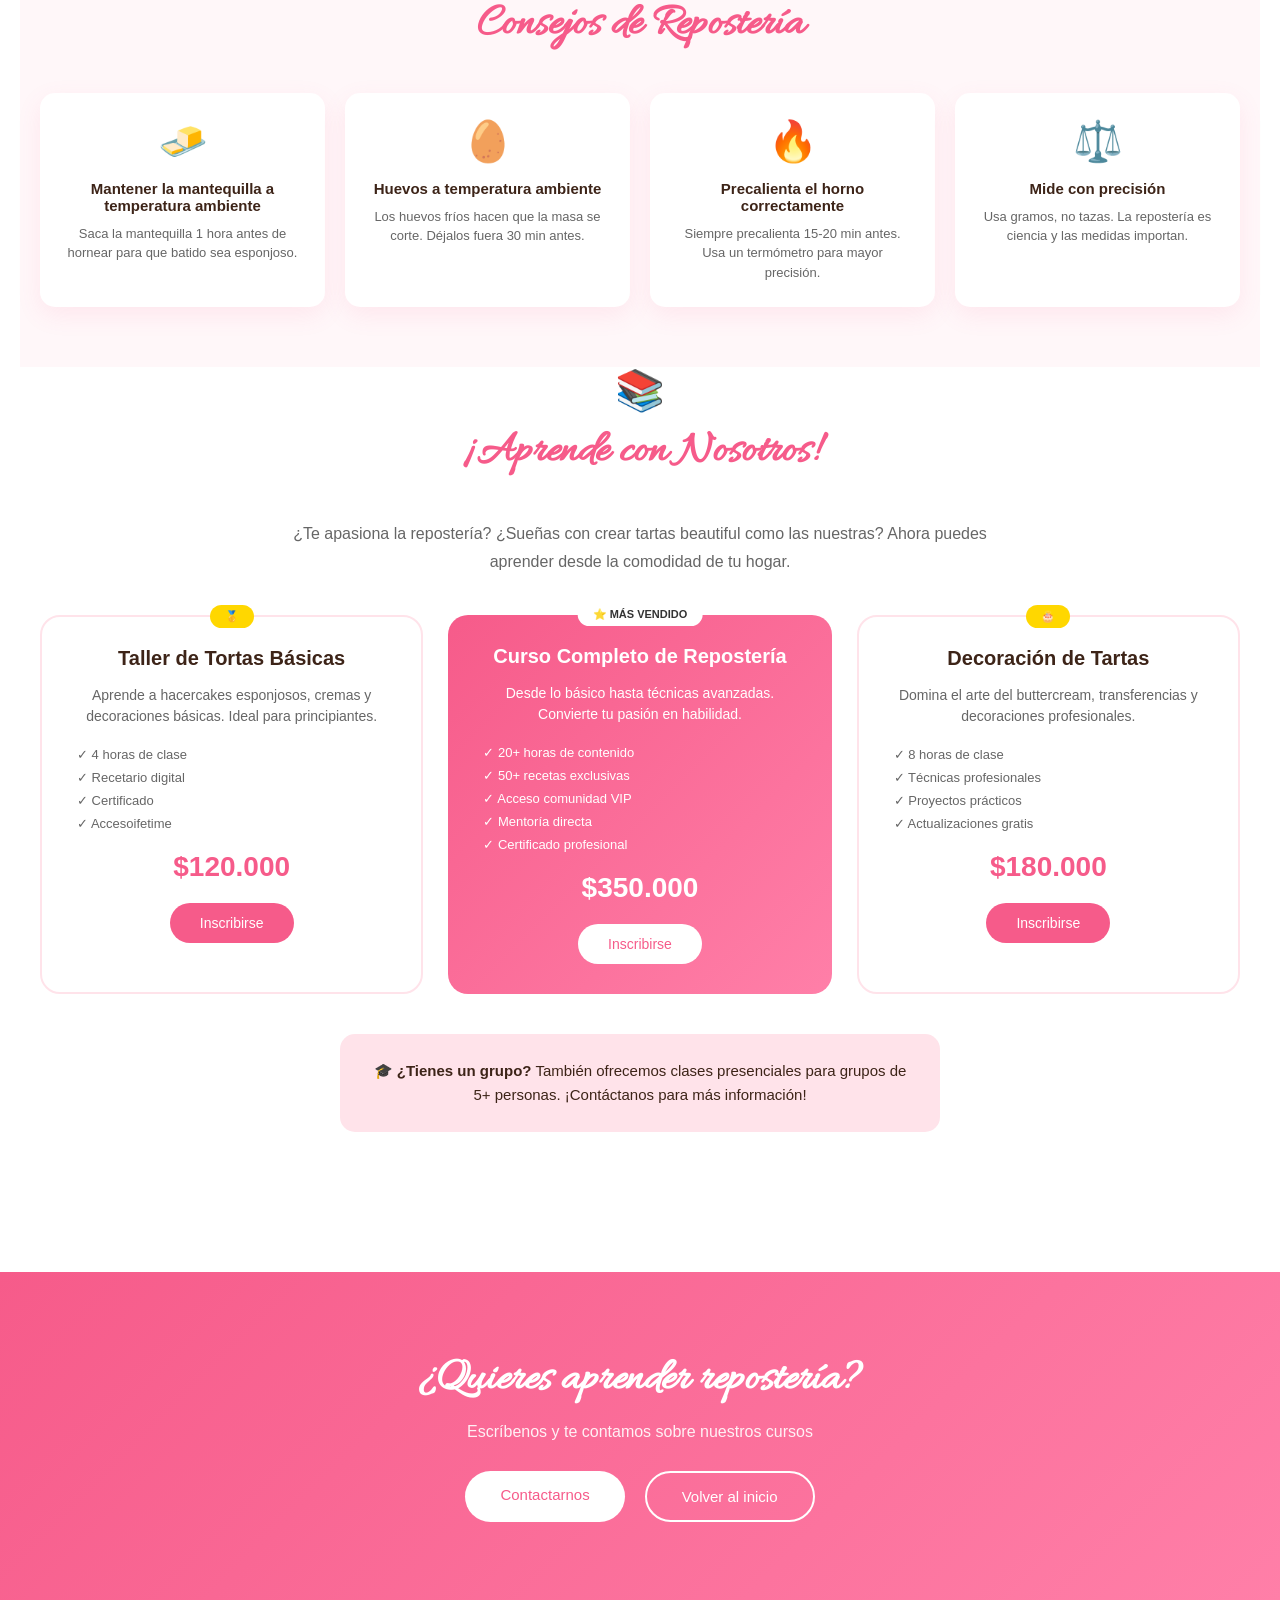
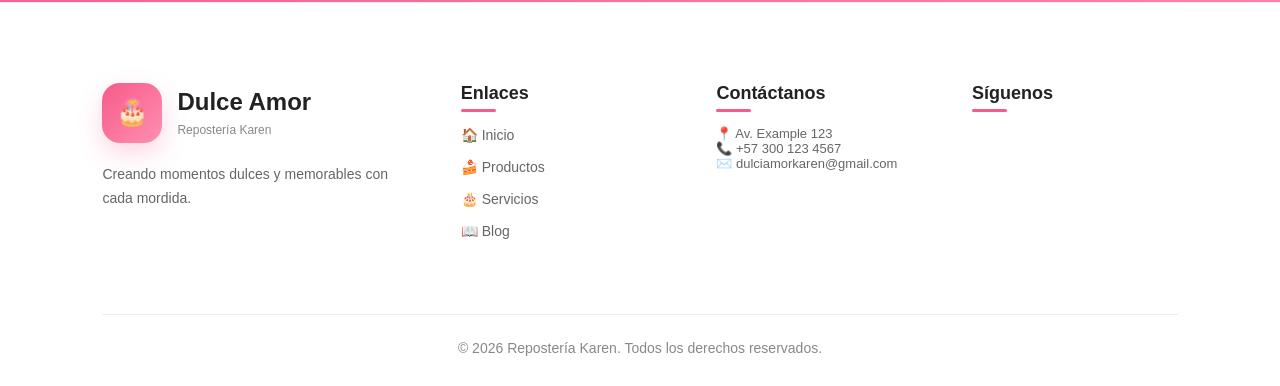
==== commit 4c01fefc: "Agregar meta description y canonical a páginas de servicios y blog" ====
--- a/blog.html
+++ b/blog.html
@@ -3,6 +3,8 @@
   <head>
     <meta charset="UTF-8" />
     <meta name="viewport" content="width=device-width, initial-scale=1.0" />
+    <meta name="description" content="Blog de repostería con consejos, recetas y clases de repostería artesanal. Aprende a hacer tortas, cupcakes y decoración profesional." />
+    <link rel="canonical" href="https://dulceamorkaren.com/blog.html" />
     <title>Blog - Repostería Karen</title>
     <link rel="stylesheet" href="style.css" />
     <link rel="stylesheet" href="blog.css" />
--- a/style.css
+++ b/style.css
@@ -1,3 +1,4 @@
+/* Google Fonts con display=swap para evitar flash de texto invisible */
 @import url("https://fonts.googleapis.com/css2?family=Dancing+Script:wght@400..700&display=swap");
 
 @import url("https://fonts.googleapis.com/css2?family=Great+Vibes&display=swap");
@@ -40,6 +41,19 @@
   margin: 0;
   padding: 0;
   box-sizing: border-box;
+}
+
+/* Clase para labels ocultos visualmente pero accesibles para lectores de pantalla */
+.visually-hidden {
+  position: absolute;
+  width: 1px;
+  height: 1px;
+  padding: 0;
+  margin: -1px;
+  overflow: hidden;
+  clip: rect(0, 0, 0, 0);
+  white-space: nowrap;
+  border: 0;
 }
 
 .header {
@@ -49,7 +63,9 @@
   left: 0;
   z-index: 1000;
   background: var(--navbar-white);
-  transition: box-shadow 0.3s ease, padding 0.3s ease;
+  transition:
+    box-shadow 0.3s ease,
+    padding 0.3s ease;
 }
 
 .header.scrolled {
@@ -57,7 +73,7 @@
 }
 
 .header.scrolled .navbar {
-  padding: 15px 40px;
+  padding: 22px 40px;
 }
 
 body {
@@ -84,7 +100,7 @@
   font-size: 20px;
 }
 
-a:hover{
+a:hover {
   color: lab(3.07% 3.67 3.43);
 }
 
@@ -148,6 +164,7 @@
   display: flex;
   justify-content: space-between;
   padding: 50px 130px;
+  gap: 40px;
 }
 
 .hero-content {
@@ -258,7 +275,7 @@
   color: var(--primary-pink);
   pointer-events: all;
   transition: all 0.3s ease;
-  box-shadow: 0 4px 15px rgba(0,0,0,0.1);
+  box-shadow: 0 4px 15px rgba(0, 0, 0, 0.1);
 }
 
 .slider-btn:hover {
@@ -377,7 +394,7 @@
 }
 
 .promo-card::before {
-  content: '';
+  content: "";
   position: absolute;
   top: 0;
   left: 0;
@@ -500,7 +517,7 @@
     grid-template-columns: 1fr;
     gap: 20px;
   }
-  
+
   .promo-card {
     padding: 20px;
   }
@@ -802,7 +819,7 @@
 
 .service-card.featured .service-description,
 .service-card.featured .service-list li {
-  color: rgba(255,255,255,0.9);
+  color: rgba(255, 255, 255, 0.9);
 }
 
 .service-card.featured .service-title {
@@ -882,7 +899,7 @@
   .services-grid {
     grid-template-columns: 1fr;
   }
-  
+
   .service-card.featured {
     order: -1;
   }
@@ -929,7 +946,9 @@
   padding: 30px;
   text-align: center;
   box-shadow: 0 10px 30px rgba(246, 91, 138, 0.1);
-  transition: transform 0.3s ease, box-shadow 0.3s ease;
+  transition:
+    transform 0.3s ease,
+    box-shadow 0.3s ease;
   position: relative;
 }
 
@@ -1135,7 +1154,9 @@
   border-radius: 15px;
   text-decoration: none;
   box-shadow: 0 5px 20px rgba(246, 91, 138, 0.1);
-  transition: transform 0.3s ease, box-shadow 0.3s ease;
+  transition:
+    transform 0.3s ease,
+    box-shadow 0.3s ease;
 }
 
 .contact-option:hover {
@@ -1150,7 +1171,7 @@
 }
 
 .contact-option.whatsapp .contact-icon svg path {
-  fill: #25D366;
+  fill: #25d366;
   transition: fill 0.3s ease;
 }
 
@@ -1193,8 +1214,10 @@
 }
 
 .contact-option.whatsapp:hover {
-  background: #25D366;
-}
+  background: #25d366;
+}
+
+
 
 .contact-option.whatsapp:hover .contact-text p,
 .contact-option.whatsapp:hover .contact-text h4 {
@@ -1211,7 +1234,7 @@
 }
 
 .contact-option.email:hover {
-  background: #EA4335;
+  background: #5b7cfa;
 }
 
 .contact-option.email:hover .contact-text p,
@@ -1240,7 +1263,9 @@
   border-radius: 12px;
   font-family: "Poppins", sans-serif;
   font-size: 14px;
-  transition: border-color 0.3s ease, box-shadow 0.3s ease;
+  transition:
+    border-color 0.3s ease,
+    box-shadow 0.3s ease;
 }
 
 .form-input:focus,
@@ -1263,7 +1288,9 @@
   font-family: "Poppins", sans-serif;
   font-size: 16px;
   cursor: pointer;
-  transition: background 0.3s ease, transform 0.3s ease;
+  transition:
+    background 0.3s ease,
+    transform 0.3s ease;
 }
 
 .form-button:hover {
@@ -1271,257 +1298,285 @@
   transform: translateY(-2px);
 }
 
-/* Footer */
+/* =========================
+   FOOTER
+========================= */
+
 .footer {
-  background: linear-gradient(180deg, #fff7f9 0%, #fdeeef 100%);
-  border-top: 2px solid var(--primary-pink);
-  padding: 40px 20px 25px;
-  margin-top: 60px;
-  position: relative;
-}
-
-.footer::before {
-  content: '';
-  position: absolute;
-  top: -2px;
-  left: 0;
-  right: 0;
-  height: 4px;
-  background: linear-gradient(90deg, 
-    transparent 0%, 
-    var(--primary-pink) 20%, 
-    var(--button-pink) 50%, 
-    var(--primary-pink) 80%, 
-    transparent 100%
-  );
-  border-radius: 50%;
-  opacity: 0.6;
-  transform: scaleY(0.4);
+  background: #fff;
+  border-top: 1px solid #f1f1f1;
+  padding: 80px 8% 30px;
+  font-family: "Poppins", sans-serif;
 }
 
 .footer-container {
-  max-width: 1400px;
-  margin: 0 auto;
   display: grid;
-  grid-template-columns: 1.5fr 1fr 1fr 1fr 1fr;
-  gap: 20px;
-  padding-bottom: 25px;
-  border-bottom: 1px solid rgba(246, 91, 138, 0.15);
-}
-
-.footer-brand {
-  display: flex;
-  flex-direction: column;
-  gap: 15px;
-}
+  grid-template-columns: 1.5fr 1fr 1fr 1fr;
+  gap: 50px;
+}
+
+/* =========================
+   BRAND
+========================= */
 
 .footer-logo {
   display: flex;
   align-items: center;
-  gap: 12px;
+  gap: 15px;
+  margin-bottom: 20px;
 }
 
 .footer-logo-icon {
-  width: 40px;
-  height: 40px;
-  background: linear-gradient(135deg, var(--primary-pink), var(--button-pink));
-  border-radius: 50%;
+  width: 60px;
+  height: 60px;
+  background: linear-gradient(135deg, #f65b8a, #ff8fb1);
+  border-radius: 18px;
   display: flex;
   align-items: center;
   justify-content: center;
-  font-size: 18px;
+  color: white;
+  font-size: 26px;
+  box-shadow: 0 10px 25px rgba(246, 91, 138, 0.25);
 }
 
 .footer-brand h3 {
-  font-family: "Allura", cursive;
-  font-size: 26px;
-  color: var(--dark-brown);
-  margin: 0;
+  font-size: 24px;
+  color: #222;
+  margin-bottom: 4px;
+}
+
+.footer-brand span {
+  color: #888;
+  font-size: 13px;
 }
 
 .footer-brand p {
-  font-family: "Poppins", sans-serif;
-  font-size: 13px;
   color: #666;
-  line-height: 1.5;
-}
-
-.footer-brand .footer-tagline {
+  line-height: 1.7;
+  font-size: 14px;
+  max-width: 320px;
+}
+
+.footer-tagline {
+  margin-top: 18px;
   color: var(--primary-pink);
   font-style: italic;
-  font-size: 13px;
-  margin-top: 8px;
-}
+}
+
+/* =========================
+   TITLES
+========================= */
 
 .footer-section h4 {
-  font-family: "Poppins", sans-serif;
-  font-size: 14px;
-  font-weight: 600;
-  color: var(--dark-brown);
-  margin-bottom: 15px;
+  font-size: 18px;
+  color: #222;
+  margin-bottom: 22px;
   position: relative;
-  padding-bottom: 8px;
 }
 
 .footer-section h4::after {
-  content: '';
+  content: "";
   position: absolute;
-  bottom: 0;
   left: 0;
-  width: 40px;
-  height: 2px;
+  bottom: -8px;
+  width: 35px;
+  height: 3px;
   background: var(--primary-pink);
-  border-radius: 2px;
-}
-
-.footer-section h4:empty::after {
-  display: none;
-}
+  border-radius: 10px;
+}
+
+/* =========================
+   LINKS
+========================= */
 
 .footer-links {
   list-style: none;
-  padding: 0;
-  margin: 0;
 }
 
 .footer-links li {
-  margin-bottom: 8px;
+  margin-bottom: 14px;
 }
 
 .footer-links a {
-  font-family: "Poppins", sans-serif;
-  font-size: 13px;
+  text-decoration: none;
   color: #666;
-  text-decoration: none;
-  transition: color 0.3s ease, padding-left 0.3s ease;
+  transition: 0.3s ease;
+  font-size: 14px;
 }
 
 .footer-links a:hover {
   color: var(--primary-pink);
-  padding-left: 5px;
-}
-
-.footer-contact-item {
+  padding-left: 6px;
+}
+
+/* =========================
+   CONTACT
+========================= */
+
+.footer-contact p {
   display: flex;
-  align-items: flex-start;
+  align-items: center;
   gap: 10px;
-  margin-bottom: 12px;
-}
-
-.footer-contact-icon {
-  width: 28px;
-  height: 28px;
-  background: var(--soft-rose);
-  border-radius: 6px;
+  margin-bottom: 16px;
+  color: #666;
+  font-size: 14px;
+}
+
+.footer-contact i {
+  color: var(--primary-pink);
+  font-size: 16px;
+}
+
+/* =========================
+   SOCIAL
+========================= */
+
+.social-icons {
+  display: flex;
+  gap: 14px;
+  margin-top: 10px;
+}
+
+.social-link {
+  width: 48px;
+  height: 48px;
+  border-radius: 16px;
   display: flex;
   align-items: center;
   justify-content: center;
-  flex-shrink: 0;
-}
-
-.footer-contact-icon svg {
-  display: block;
-}
-
-.footer-contact-text {
-  font-family: "Poppins", sans-serif;
-  font-size: 13px;
+  color: white;
+  font-size: 20px;
+  text-decoration: none;
+  position: relative;
+  overflow: hidden;
+  transition: all 0.35s ease;
+}
+
+/* EFECTO GLOW */
+
+.social-link::before {
+  content: "";
+  position: absolute;
+  inset: 0;
+  background: rgba(255, 255, 255, 0.15);
+  transform: scale(0);
+  border-radius: inherit;
+  transition: 0.4s ease;
+}
+
+.social-link:hover::before {
+  transform: scale(1.8);
+}
+
+/* HOVER */
+
+.social-link:hover {
+  transform: translateY(-7px) scale(1.08);
+}
+
+/* ICONO */
+
+.social-link i {
+  position: relative;
+  z-index: 2;
+}
+
+/* COLORES */
+
+.whatsapp {
+  background:#fff;
+  box-shadow: 0 10px 20px rgba(37, 211, 102, 0.25);
+}
+
+.instagram {
+  background: linear-gradient(135deg, #ff4d8d, #c13584);
+  box-shadow: 0 10px 20px rgba(225, 48, 108, 0.25);
+}
+
+.facebook {
+  background: linear-gradient(135deg, #1877f2, #0f5fd1);
+  box-shadow: 0 10px 20px rgba(24, 119, 242, 0.25);
+}
+
+.tiktok {
+  background: linear-gradient(135deg, #222, #000);
+  box-shadow: 0 10px 20px rgba(0, 0, 0, 0.25);
+}
+
+/* =========================
+   BOTTOM
+========================= */
+
+.footer-bottom {
+  margin-top: 60px;
+  padding-top: 25px;
+  border-top: 1px solid #eee;
+  text-align: center;
+}
+
+.footer-bottom p {
+  color: #888;
+  font-size: 14px;
+}
+
+/* =========================
+   ESTADOS DE FOCUS (Accesibilidad)
+  outline visible cuando el usuario navega con teclado
+ ========================= */
+
+/* Focus general para todos los elementos interactivos */
+button:focus-visible,
+a:focus-visible,
+input:focus-visible,
+textarea:focus-visible {
+  outline: 3px solid var(--primary-pink);
+  outline-offset: 2px;
+}
+
+/* Mejorar contraste de texto en elementos secundarios */
+.testimonial-author span {
   color: #666;
-  line-height: 1.4;
-}
-
-.footer-contact-text strong {
-  color: var(--dark-brown);
-  display: block;
-  margin-bottom: 2px;
-}
-
-.footer-schedule {
-  display: flex;
-  flex-direction: column;
-  gap: 6px;
-}
-
-.footer-schedule-item {
-  display: flex;
-  justify-content: space-between;
-  font-family: "Poppins", sans-serif;
-  font-size: 12px;
+}
+
+.contact-text p {
   color: #666;
-  padding: 6px 10px;
-  background: rgba(246, 91, 138, 0.05);
-  border-radius: 6px;
-}
-
-.footer-schedule-item .day {
-  font-weight: 500;
-  color: var(--dark-brown);
-}
-
-.footer-schedule-item .time {
-  color: var(--primary-pink);
-}
-
-.social-icons {
-  display: flex;
-  gap: 8px;
-}
-
-.social-link {
-  width: 36px;
-  height: 36px;
-  background: linear-gradient(135deg, var(--primary-pink), var(--button-pink));
-  border-radius: 10px;
-  display: flex;
-  align-items: center;
-  justify-content: center;
-  font-size: 16px;
-  transition: transform 0.3s ease, box-shadow 0.3s ease;
-  text-decoration: none;
-}
-
-.social-link:hover {
-  transform: translateY(-3px);
-  box-shadow: 0 6px 15px rgba(246, 91, 138, 0.4);
-}
-
-.social-link svg {
-  display: block;
-}
-
-.footer-bottom {
-  max-width: 1200px;
-  margin: 0 auto;
-  padding-top: 20px;
-  display: flex;
-  justify-content: space-between;
-  align-items: center;
-  flex-wrap: wrap;
-  gap: 10px;
-}
-
-.footer-bottom p {
-  font-family: "Poppins", sans-serif;
-  font-size: 12px;
-  color: #888;
-  margin: 0;
-}
-
-.footer-bottom-links {
-  display: flex;
-  gap: 15px;
-}
-
-.footer-bottom-links a {
-  font-family: "Poppins", sans-serif;
-  font-size: 12px;
-  color: #888;
-  text-decoration: none;
-  transition: color 0.3s ease;
-}
-
-.footer-bottom-links a:hover {
-  color: var(--primary-pink);
+}
+
+/* =========================
+   RESPONSIVE
+ ========================= */
+
+@media (max-width: 992px) {
+  .footer-container {
+    grid-template-columns: 1fr 1fr;
+  }
+}
+
+@media (max-width: 768px) {
+  .footer {
+    padding: 60px 6% 25px;
+  }
+
+  .footer-container {
+    grid-template-columns: 1fr;
+    gap: 40px;
+  }
+
+  .footer-brand {
+    text-align: center;
+  }
+
+  .footer-logo {
+    justify-content: center;
+  }
+
+  .footer-brand p {
+    margin: auto;
+  }
+
+  .social-icons {
+    justify-content: center;
+  }
 }
 
 /* Animaciones */
@@ -1559,7 +1614,8 @@
 }
 
 @keyframes pulse {
-  0%, 100% {
+  0%,
+  100% {
     transform: scale(1);
   }
   50% {
@@ -1568,7 +1624,8 @@
 }
 
 @keyframes float {
-  0%, 100% {
+  0%,
+  100% {
     transform: translateY(0);
   }
   50% {
@@ -1625,20 +1682,40 @@
   animation: fadeInUp 0.6s ease forwards;
 }
 
-.feature-card:nth-child(1) { animation-delay: 0.1s; opacity: 0; }
-.feature-card:nth-child(2) { animation-delay: 0.2s; opacity: 0; }
-.feature-card:nth-child(3) { animation-delay: 0.3s; opacity: 0; }
-.feature-card:nth-child(4) { animation-delay: 0.4s; opacity: 0; }
+.feature-card:nth-child(1) {
+  animation-delay: 0.1s;
+  opacity: 0;
+}
+.feature-card:nth-child(2) {
+  animation-delay: 0.2s;
+  opacity: 0;
+}
+.feature-card:nth-child(3) {
+  animation-delay: 0.3s;
+  opacity: 0;
+}
+.feature-card:nth-child(4) {
+  animation-delay: 0.4s;
+  opacity: 0;
+}
 
 .product_card {
   animation: fadeInUp 0.6s ease forwards;
   opacity: 0;
 }
 
-.product_card:nth-child(1) { animation-delay: 0.1s; }
-.product_card:nth-child(2) { animation-delay: 0.2s; }
-.product_card:nth-child(3) { animation-delay: 0.3s; }
-.product_card:nth-child(4) { animation-delay: 0.4s; }
+.product_card:nth-child(1) {
+  animation-delay: 0.1s;
+}
+.product_card:nth-child(2) {
+  animation-delay: 0.2s;
+}
+.product_card:nth-child(3) {
+  animation-delay: 0.3s;
+}
+.product_card:nth-child(4) {
+  animation-delay: 0.4s;
+}
 
 .navbar-menu li a {
   position: relative;
@@ -1646,7 +1723,7 @@
 }
 
 .navbar-menu li a::after {
-  content: '';
+  content: "";
   position: absolute;
   bottom: -5px;
   left: 0;
@@ -1674,7 +1751,9 @@
 }
 
 .feature-card {
-  transition: transform 0.3s ease, box-shadow 0.3s ease;
+  transition:
+    transform 0.3s ease,
+    box-shadow 0.3s ease;
 }
 
 .feature-card:hover {
@@ -1691,7 +1770,9 @@
 .animate-on-scroll {
   opacity: 0;
   transform: translateY(30px);
-  transition: opacity 0.6s ease, transform 0.6s ease;
+  transition:
+    opacity 0.6s ease,
+    transform 0.6s ease;
 }
 
 .animate-on-scroll.visible {
@@ -1703,27 +1784,49 @@
   animation: fadeInUp 0.6s ease forwards;
 }
 
-.feature-card:nth-child(1).visible { animation-delay: 0.1s; }
-.feature-card:nth-child(2).visible { animation-delay: 0.2s; }
-.feature-card:nth-child(3).visible { animation-delay: 0.3s; }
-.feature-card:nth-child(4).visible { animation-delay: 0.4s; }
+.feature-card:nth-child(1).visible {
+  animation-delay: 0.1s;
+}
+.feature-card:nth-child(2).visible {
+  animation-delay: 0.2s;
+}
+.feature-card:nth-child(3).visible {
+  animation-delay: 0.3s;
+}
+.feature-card:nth-child(4).visible {
+  animation-delay: 0.4s;
+}
 
 .product_card.visible {
   animation: fadeInUp 0.6s ease forwards;
 }
 
-.product_card:nth-child(1).visible { animation-delay: 0.1s; }
-.product_card:nth-child(2).visible { animation-delay: 0.2s; }
-.product_card:nth-child(3).visible { animation-delay: 0.3s; }
-.product_card:nth-child(4).visible { animation-delay: 0.4s; }
+.product_card:nth-child(1).visible {
+  animation-delay: 0.1s;
+}
+.product_card:nth-child(2).visible {
+  animation-delay: 0.2s;
+}
+.product_card:nth-child(3).visible {
+  animation-delay: 0.3s;
+}
+.product_card:nth-child(4).visible {
+  animation-delay: 0.4s;
+}
 
 .contact-option.visible {
   animation: fadeInUp 0.5s ease forwards;
 }
 
-.contact-option:nth-child(1).visible { animation-delay: 0.1s; }
-.contact-option:nth-child(2).visible { animation-delay: 0.2s; }
-.contact-option:nth-child(3).visible { animation-delay: 0.3s; }
+.contact-option:nth-child(1).visible {
+  animation-delay: 0.1s;
+}
+.contact-option:nth-child(2).visible {
+  animation-delay: 0.2s;
+}
+.contact-option:nth-child(3).visible {
+  animation-delay: 0.3s;
+}
 
 /* Menú Hamburguesa */
 .hamburger {
@@ -1766,64 +1869,63 @@
 /* Responsive */
 /* Responsive para tablets y grandes */
 @media (max-width: 1024px) {
-  
   .navbar {
     flex-wrap: wrap;
     justify-content: center;
     gap: 20px;
   }
-  
+
   .navbar-menu {
     order: 3;
     width: 100%;
     justify-content: center;
   }
-  
+
   .hero-container {
     flex-direction: column;
     padding: 40px 30px;
     text-align: center;
     height: auto;
   }
-  
+
   .hero-content {
     max-width: 100%;
   }
-  
+
   .hero-description-wrapper {
     margin: 15px auto;
   }
-  
+
   .hero-buttons {
     justify-content: center;
   }
-  
+
   .hero-image-wrapper {
     width: 100%;
     max-width: 500px;
     margin: 30px auto 0;
   }
-  
+
   .hero-image {
     width: 100%;
     height: auto;
     margin: 0;
   }
-  
+
   .hero-slider {
     width: 100%;
     max-width: 500px;
     height: 400px;
     margin: 30px auto 0;
   }
-  
+
   .about-container {
     flex-direction: column;
     width: 100%;
     height: auto;
     gap: 30px;
   }
-  
+
   .about-features {
     width: 100%;
     flex-wrap: wrap;
@@ -1834,11 +1936,10 @@
 
 /* Responsive para tablets pequeñas y celulares grandes */
 @media (max-width: 768px) {
-  
   .hamburger {
     display: flex;
   }
-  
+
   .navbar-menu {
     position: absolute;
     top: 100%;
@@ -1848,130 +1949,131 @@
     flex-direction: column;
     padding: 20px;
     gap: 15px;
-    box-shadow: 0 10px 20px rgba(0,0,0,0.1);
+    box-shadow: 0 10px 20px rgba(0, 0, 0, 0.1);
     display: none;
   }
-  
+
   .navbar-menu.active {
     display: flex;
   }
-  
+
   .navbar-menu li {
     text-align: center;
   }
-  
+
   .navbar-button {
     display: none;
   }
-  
+
   .navbar {
     padding: 15px 20px;
   }
-  
+
   .navbar-brand {
     margin-left: 0;
   }
-  
+
   .navbar-title {
     font-size: 35px;
   }
-  
+
   .navbar-menu {
     gap: 12px;
   }
-  
+
   .navbar-menu li a {
     font-size: 14px;
   }
-  
+
   .hero-title {
     font-size: 50px;
   }
-  
+
   .hero-subtitle-wrapper {
     font-size: 24px;
   }
-  
+
   .hero-highlight {
     font-size: 32px;
   }
-  
+
   .hero-description {
     font-size: 16px;
   }
-  
+
   .hero-slider {
     width: 100%;
     max-width: 450px;
     height: 350px;
   }
-  
+
   .slider-btn {
     width: 35px;
     height: 35px;
     font-size: 14px;
   }
-  
+
   .about {
     padding: 10px 20px;
   }
-  
+
   .about-image-wrapper {
     width: 100%;
     max-width: 350px;
   }
-  
+
   .about-image {
     width: 100%;
     height: auto;
   }
-  
+
   .about-features {
     flex-direction: row;
     flex-wrap: wrap;
   }
-  
+
   .feature-card {
     width: 45%;
     min-width: 140px;
   }
-  
+
   .products_cards {
     flex-wrap: wrap;
     gap: 15px;
   }
-  
+
   .product_card {
     width: calc(50% - 10px);
     min-width: 160px;
   }
-  
+
   .contact-container {
     flex-direction: column;
     gap: 30px;
   }
-  
+
   .contact-info,
   .contact-form-wrapper {
     width: 100%;
   }
-  
+
   .contact-options {
     flex-direction: row;
     flex-wrap: wrap;
-  }
-  
+    background-color: #fff;
+  }
+
   .contact-option {
     flex: 1;
     min-width: 140px;
   }
-  
+
   .footer-container {
     flex-direction: column;
     text-align: center;
     align-items: center;
   }
-  
+
   .social-icons {
     justify-content: center;
   }
@@ -1979,203 +2081,536 @@
 
 /* Responsive para celulares pequeños */
 @media (max-width: 480px) {
-  
   .navbar {
     padding: 10px 15px;
   }
-  
+
   .navbar-title {
     font-size: 28px;
   }
-  
+
   .navbar-subtitle {
     font-size: 12px;
   }
-  
+
   .navbar-menu {
     gap: 8px;
   }
-  
+
   .navbar-menu li a {
     font-size: 12px;
   }
-  
+
   .navbar-button {
     padding: 8px 14px;
     font-size: 12px;
   }
-  
+
   .hero {
     height: auto;
     min-height: 100vh;
   }
-  
+
   .hero-title {
     font-size: 38px;
   }
-  
+
   .hero-subtitle-wrapper {
     font-size: 20px;
   }
-  
+
   .hero-highlight {
     font-size: 26px;
   }
-  
+
   .hero-buttons {
     flex-direction: column;
     gap: 10px;
   }
-  
+
   .btn-primary,
   .btn-secondary {
     width: 100%;
     max-width: 250px;
   }
-  
+
   .hero-slider {
     width: 100%;
     max-width: 320px;
     height: 280px;
   }
-  
+
   .slider-nav {
     padding: 0 10px;
   }
-  
+
   .slider-btn {
     width: 30px;
     height: 30px;
     font-size: 12px;
   }
-  
+
   .slider-dots {
     bottom: 10px;
   }
-  
+
   .dot {
     width: 8px;
     height: 8px;
   }
-  
+
   .about-title {
     font-size: 36px;
   }
-  
+
   .feature-card {
     width: 100%;
     max-width: 200px;
   }
-  
+
   .products_title {
     font-size: 38px;
   }
-  
+
   .products_subtitle {
     font-size: 14px;
   }
-  
+
   .product_card {
     width: 100%;
     max-width: 280px;
   }
-  
+
   .contact-title {
     font-size: 36px;
   }
-  
+
   .contact-option {
     flex-direction: column;
     text-align: center;
     padding: 12px;
   }
-  
+
   .contact-form-wrapper {
     padding: 20px;
   }
-  
+
   .form-input,
   .form-textarea {
     padding: 12px 15px;
     font-size: 14px;
   }
-  
+
   .footer {
     padding: 30px 15px 15px;
   }
-  
+
   .footer-brand h3 {
     font-size: 28px;
   }
-  
+
   .footer-contact h4,
   .footer-social h4 {
     font-size: 16px;
   }
-  
+
   /* Testimonios responsive */
   .testimonials-grid {
     grid-template-columns: 1fr;
     gap: 20px;
   }
-  
+
   .testimonial-card.featured {
     order: -1;
   }
-  
+
   /* Galería responsive */
   .gallery-grid {
     grid-template-columns: 1fr;
   }
-  
+
   .gallery-item {
     display: block !important;
   }
-  
+
   /* Contacto responsive */
   .contact-container {
     flex-direction: column;
   }
-  
+
   .contact-info,
   .contact-form-wrapper {
     width: 100%;
   }
-  
+
   .contact-options {
     flex-direction: row;
     flex-wrap: wrap;
   }
-  
+
   .contact-option {
     flex: 1;
     min-width: 140px;
   }
-  
+
   /* Footer responsive */
   .footer-container {
     grid-template-columns: 1fr 1fr;
     gap: 20px;
   }
-  
+
   .footer-brand {
     grid-column: 1 / -1;
   }
-  
+
   .footer-logo {
     justify-content: center;
   }
-  
+
   .footer-section h4::after {
     left: 50%;
     transform: translateX(-50%);
   }
-  
+
   .footer-contact-item {
     justify-content: center;
   }
-  
+
   .social-icons {
     justify-content: center;
   }
 }
+
+/* =========================================
+   FIXES RESPONSIVE MOBILE
+========================================= */
+
+@media (max-width: 768px) {
+  body {
+    overflow-x: hidden;
+  }
+
+  /* NAVBAR */
+  .header {
+    width: 100%;
+  }
+
+  .navbar {
+    justify-content: space-between;
+    padding: 14px 18px;
+  }
+
+  .navbar-brand img {
+    width: 75px;
+    height: auto;
+  }
+
+  .navbar-title {
+    font-size: 30px;
+    line-height: 1;
+  }
+
+  .navbar-subtitle {
+    font-size: 11px;
+  }
+
+  .navbar-menu {
+    width: 100%;
+    left: 0;
+    padding: 20px;
+    border-top: 1px solid #f3d7df;
+  }
+
+  .navbar-menu li a {
+    font-size: 16px;
+  }
+
+  /* HERO */
+  .hero {
+    min-height: auto;
+    padding-bottom: 40px;
+  }
+
+  .hero-container {
+    padding: 30px 20px;
+    gap: 30px;
+  }
+
+  .hero-content {
+    width: 100%;
+    text-align: center;
+  }
+
+  .hero-title {
+    font-size: 58px;
+    line-height: 1;
+  }
+
+  .hero-subtitle-wrapper {
+    max-width: 100%;
+    margin-top: 0;
+    font-size: 20px;
+  }
+
+  .hero-highlight {
+    font-size: 30px;
+  }
+
+  .hero-description-wrapper {
+    max-width: 100%;
+  }
+
+  .hero-description {
+    font-size: 15px;
+    line-height: 1.7;
+  }
+
+  .hero-buttons {
+    flex-direction: column;
+    width: 100%;
+  }
+
+  .btn-primary,
+  .btn-secondary {
+    width: 100%;
+    max-width: 280px;
+  }
+
+  /* SLIDER */
+  .hero-slider {
+    width: 100%;
+    max-width: 100%;
+    height: 330px;
+    border-radius: 20px;
+  }
+
+  .slider-btn {
+    width: 34px;
+    height: 34px;
+    font-size: 13px;
+  }
+
+  /* PROMOS */
+  .promo-banner {
+    padding: 30px 15px 40px;
+  }
+
+  .promo-card {
+    flex-direction: column;
+    text-align: center;
+    padding: 25px 20px;
+  }
+
+  .promo-image {
+    font-size: 45px;
+  }
+
+  /* ABOUT */
+  .about {
+    margin-top: 60px;
+    padding: 10px 18px;
+  }
+
+  .about-container {
+    padding: 0;
+    gap: 40px;
+  }
+
+  .about-title {
+    font-size: 40px;
+  }
+
+  .about-description {
+    font-size: 15px;
+    line-height: 1.7;
+    text-align: center;
+  }
+
+  .about-description-wrapper {
+    max-width: 100%;
+  }
+
+  .about-features {
+    width: 100%;
+    gap: 15px;
+  }
+
+  .feature-card {
+    width: calc(50% - 10px);
+    height: auto;
+  }
+
+  .about-image-wrapper {
+    width: 100%;
+    height: auto;
+  }
+
+  .about-image {
+    width: 100%;
+    height: auto;
+  }
+
+  /* PRODUCTOS */
+  .featured_products {
+    padding: 20px 15px;
+  }
+
+  .products_title {
+    font-size: 48px;
+  }
+
+  .products_subtitle {
+    font-size: 15px;
+  }
+
+  .products_cards {
+    gap: 18px;
+  }
+
+  .product_card {
+    width: 100%;
+    max-width: 320px;
+  }
+
+  /* SERVICIOS */
+  .services {
+    padding: 60px 15px;
+  }
+
+  .services-title {
+    font-size: 42px;
+  }
+
+  .services-grid {
+    grid-template-columns: 1fr;
+    gap: 20px;
+  }
+
+  /* TESTIMONIOS */
+  .testimonials {
+    padding: 60px 15px;
+  }
+
+  .testimonials-title {
+    font-size: 42px;
+  }
+
+  .testimonials-grid {
+    grid-template-columns: 1fr;
+  }
+
+  /* GALERÍA */
+  .gallery {
+    padding: 60px 15px;
+  }
+
+  .gallery-title {
+    font-size: 42px;
+  }
+
+  .gallery-grid {
+    grid-template-columns: 1fr;
+    gap: 15px;
+  }
+
+  /* CONTACTO */
+  .contact {
+    padding: 60px 15px;
+  }
+
+  .contact-title {
+    font-size: 42px;
+  }
+
+  .contact-container {
+    gap: 30px;
+  }
+
+  .contact-options {
+    flex-direction: column;
+  }
+
+  .contact-option {
+    width: 100%;
+  }
+
+  .contact-form-wrapper {
+    padding: 22px;
+  }
+
+  /* FOOTER */
+  .footer {
+    padding: 50px 20px 20px;
+  }
+
+  .footer-container {
+    grid-template-columns: 1fr;
+    gap: 35px;
+    text-align: center;
+  }
+
+  .footer-logo {
+    justify-content: center;
+  }
+
+  .footer-brand p {
+    max-width: 100%;
+  }
+
+  .footer-section h4::after {
+    left: 50%;
+    transform: translateX(-50%);
+  }
+
+  .footer-contact p {
+    justify-content: center;
+  }
+
+  .social-icons {
+    justify-content: center;
+  }
+}
+
+/* CELULARES PEQUEÑOS */
+@media (max-width: 480px) {
+  .hero-title {
+    font-size: 46px;
+  }
+
+  .hero-highlight {
+    font-size: 24px;
+  }
+
+  .hero-subtitle-wrapper {
+    font-size: 17px;
+  }
+
+  .hero-slider {
+    height: 260px;
+  }
+
+  .products_title,
+  .services-title,
+  .gallery-title,
+  .testimonials-title,
+  .contact-title,
+  .about-title {
+    font-size: 36px;
+  }
+
+  .feature-card {
+    width: 100%;
+  }
+
+  .product_card {
+    max-width: 100%;
+  }
+
+  .promo-title {
+    font-size: 19px;
+  }
+
+  .promo-description {
+    font-size: 16px;
+  }
+}
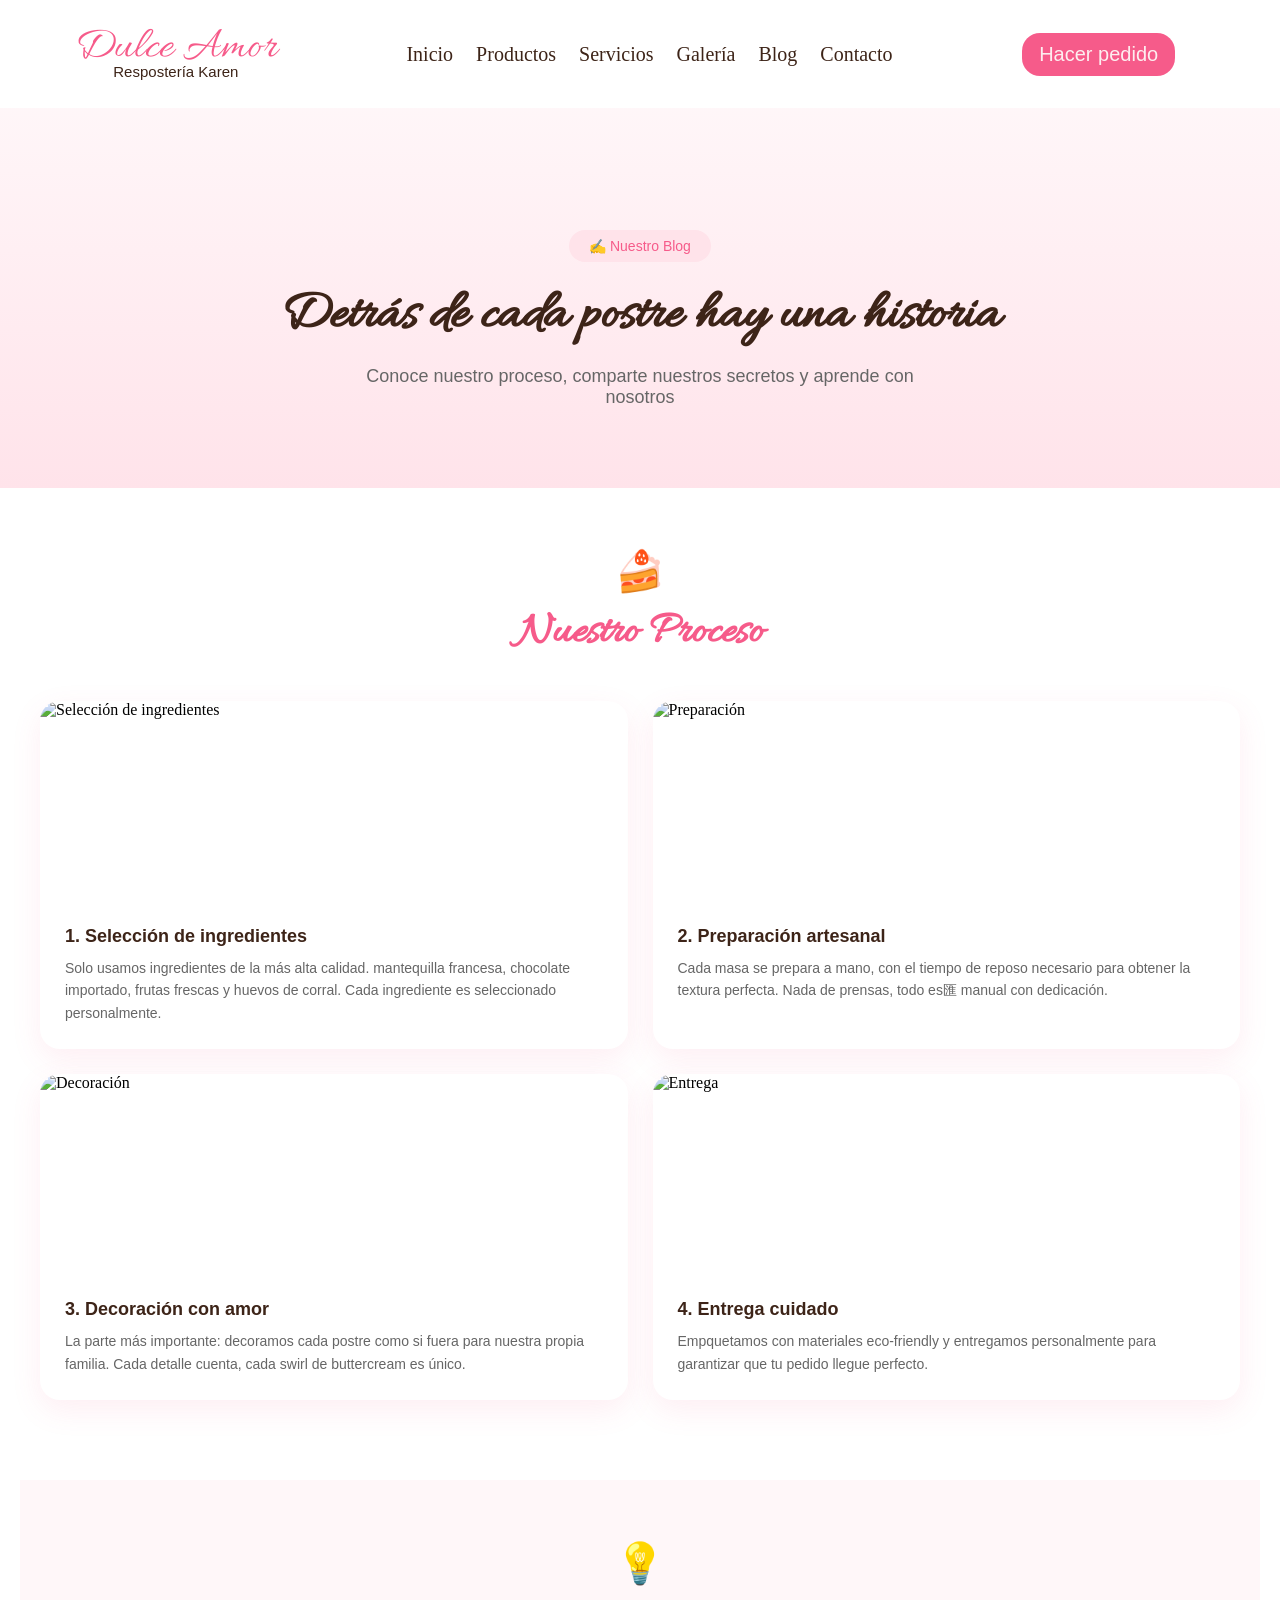
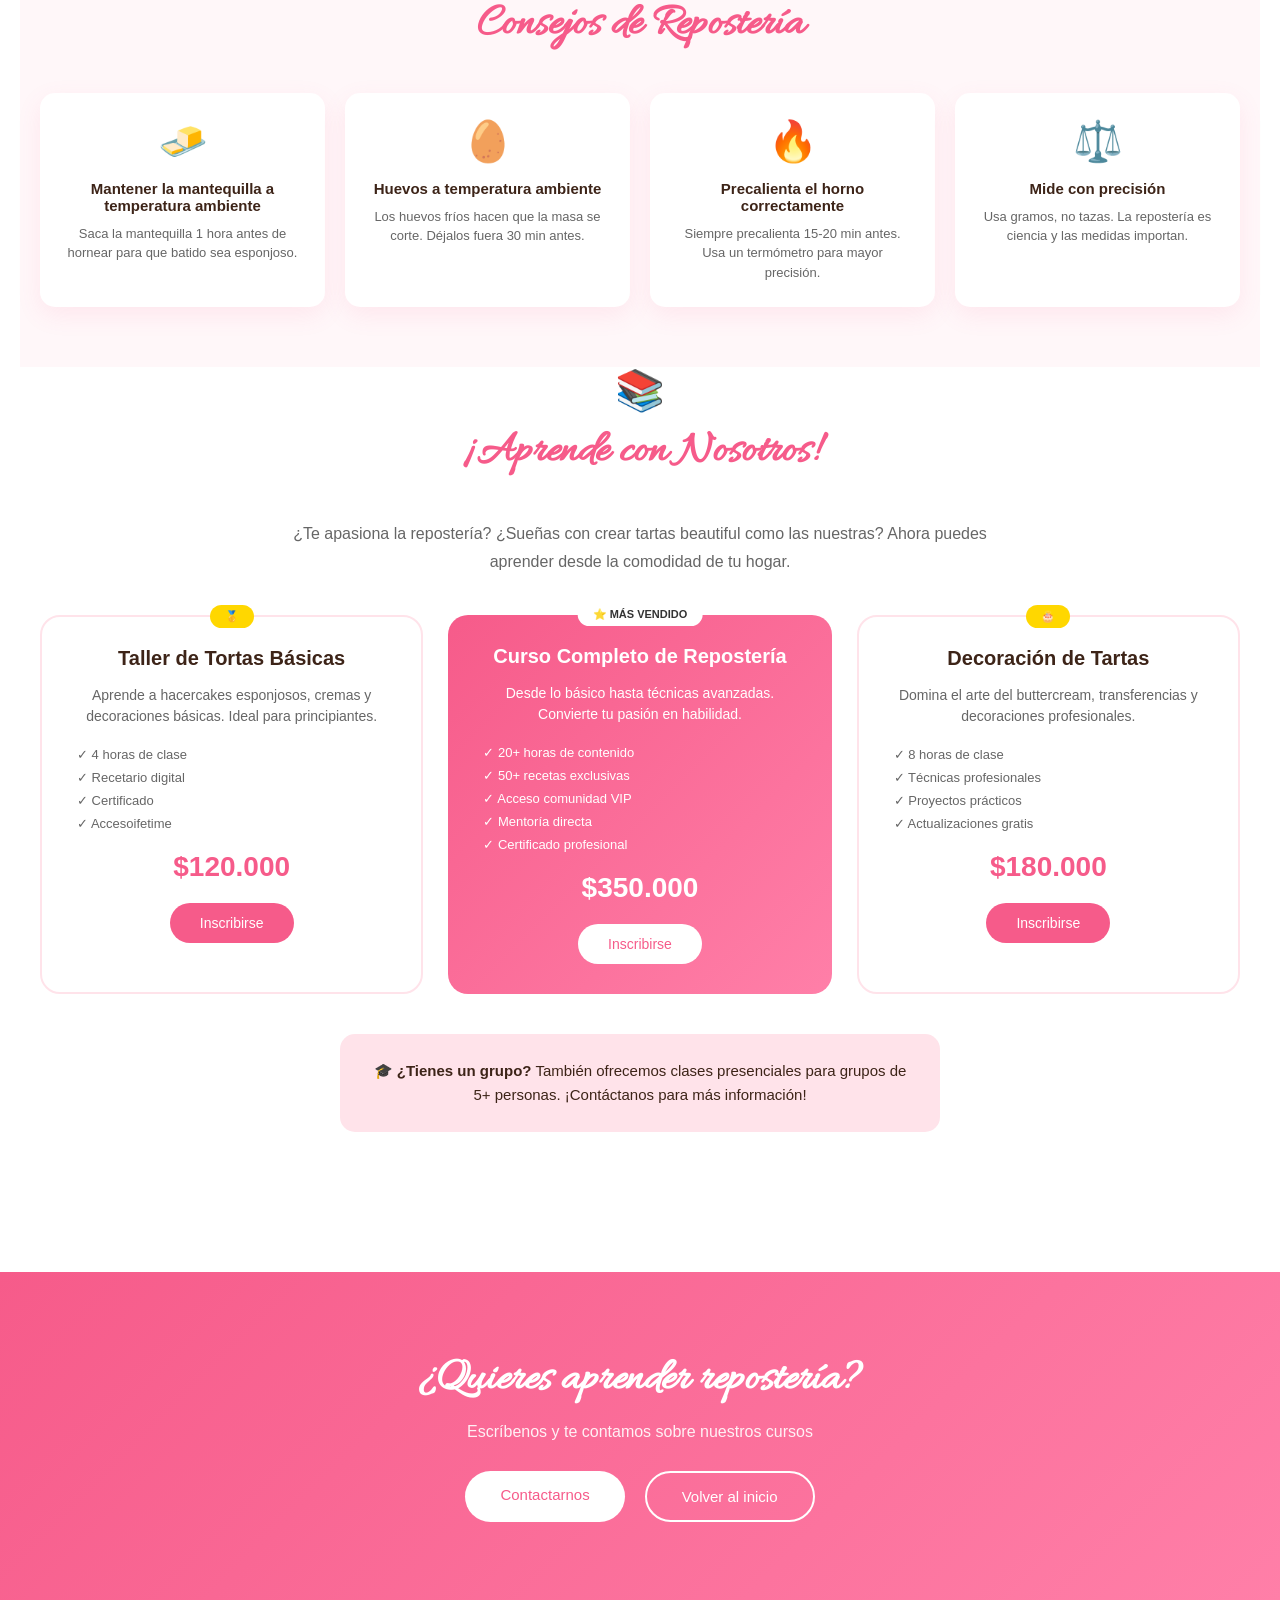
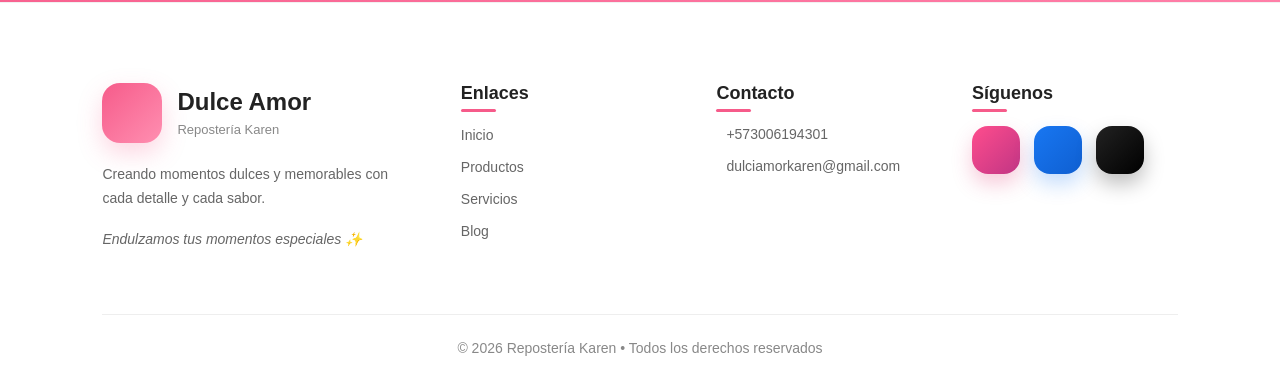
==== commit dd476efd: "Estandarizar footer en todas las páginas usando el formato del index" ====
--- a/blog.html
+++ b/blog.html
@@ -205,48 +205,90 @@
 
     <footer class="footer">
       <div class="footer-container">
+        <!-- BRAND -->
         <div class="footer-brand">
           <div class="footer-logo">
-            <div class="footer-logo-icon">🎂</div>
+            <div class="footer-logo-icon">
+              <i class="bi bi-cake2-fill"></i>
+            </div>
+
             <div>
               <h3>Dulce Amor</h3>
-              <span style="font-family: 'Poppins', sans-serif; font-size: 12px; color: #888;">Repostería Karen</span>
-            </div>
-          </div>
-          <p>Creando momentos dulces y memorables con cada mordida.</p>
-        </div>
-        
+              <span>Repostería Karen</span>
+            </div>
+          </div>
+
+          <p>
+            Creando momentos dulces y memorables con cada detalle y cada sabor.
+          </p>
+
+          <p class="footer-tagline">Endulzamos tus momentos especiales ✨</p>
+        </div>
+
+        <!-- LINKS -->
         <div class="footer-section">
           <h4>Enlaces</h4>
+
           <ul class="footer-links">
-            <li><a href="index.html">🏠 Inicio</a></li>
-            <li><a href="index.html#productos">🍰 Productos</a></li>
-            <li><a href="servicios.html">🎂 Servicios</a></li>
-            <li><a href="blog.html">📖 Blog</a></li>
+            <li><a href="index.html">Inicio</a></li>
+            <li><a href="index.html#productos">Productos</a></li>
+            <li><a href="servicios.html">Servicios</a></li>
+            <li><a href="blog.html">Blog</a></li>
           </ul>
         </div>
-        
+
+        <!-- CONTACT -->
         <div class="footer-section">
-          <h4>Contáctanos</h4>
-          <p style="font-family: 'Poppins', sans-serif; font-size: 13px; color: #666;">📍 Av. Example 123</p>
-          <p style="font-family: 'Poppins', sans-serif; font-size: 13px; color: #666;">📞 +57 300 123 4567</p>
-          <p style="font-family: 'Poppins', sans-serif; font-size: 13px; color: #666;">✉️ dulciamorkaren@gmail.com</p>
-        </div>
-        
+          <h4>Contacto</h4>
+
+          <div class="footer-contact">
+            <p>
+              <i class="bi bi-telephone-fill"></i>
+              +573006194301
+            </p>
+
+            <p>
+              <i class="bi bi-envelope-fill"></i>
+              dulciamorkaren@gmail.com
+            </p>
+          </div>
+        </div>
+
+        <!-- SOCIAL -->
         <div class="footer-section">
           <h4>Síguenos</h4>
+
           <div class="social-icons">
-            <a href="#" class="social-link">
-              <svg xmlns="http://www.w3.org/2000/svg" width="18" height="18" viewBox="0 0 24 24" fill="white"><path d="M12 2.163c3.204 0 3.584.012 4.85.07 3.252.148 4.771 1.691 4.919 4.919.058 1.265.069 1.645.069 4.849 0 3.205-.012 3.584-.069 4.849-.149 3.225-1.664 4.771-4.919 4.919-1.266.058-1.644.07-4.85.07-3.204 0-3.584-.012-4.849-.07-3.26-.149-4.771-1.699-4.919-4.92-.058-1.265-.07-1.644-.07-4.849 0-3.204.013-3.583.07-4.849.149-3.227 1.664-4.771 4.919-4.919 1.266-.057 1.645-.069 4.849-.069zm0-2.163c-3.259 0-3.667.014-4.947.072-4.358.2-6.78 2.618-6.98 6.98-.059 1.281-.073 1.689-.073 4.948 0 3.259.014 3.668.072 4.948.2 4.358 2.618 6.78 6.98 6.98 1.281.058 1.689.072 4.948.072 3.259 0 3.668-.014 4.948-.072 4.354-.2 6.782-2.618 6.979-6.98.059-1.28.073-1.689.073-4.948 0-3.259-.014-3.667-.072-4.947-.196-4.354-2.617-6.78-6.979-6.98-1.281-.059-1.69-.073-4.949-.073zm0 5.838c-3.403 0-6.162 2.759-6.162 6.162s2.759 6.163 6.162 6.163 6.162-2.759 6.162-6.163c0-3.403-2.759-6.162-6.162-6.162zm0 10.162c-2.209 0-4-1.79-4-4 0-2.209 1.791-4 4-4s4 1.791 4 4c0 2.21-1.791 4-4 4zm6.406-11.845c-.796 0-1.441.645-1.441 1.44s.645 1.44 1.441 1.44c.795 0 1.439-.645 1.439-1.44s-.644-1.44-1.439-1.44z"/></svg>
+            <a
+              href="https://www.instagram.com/karens_cake_shop?igsh=MTE1emZhOHY5aHpueQ%3D%3D"
+              target="_blank"
+              class="social-link instagram"
+            >
+              <i class="bi bi-instagram"></i>
             </a>
-            <a href="#" class="social-link">
-              <svg xmlns="http://www.w3.org/2000/svg" width="18" height="18" viewBox="0 0 24 24" fill="white"><path d="M9 8h-3v4h3v12h5v-12h3.642l.358-4h-4v-1.667c0-.955.192-1.333 1.115-1.333h2.885v-5h-3.808c-3.596 0-5.192 1.583-5.192 4.615v3.385z"/></svg>
+
+            <a
+              href="https://facebook.com/dulceamorkaren"
+              target="_blank"
+              class="social-link facebook"
+            >
+              <i class="bi bi-facebook"></i>
             </a>
-          </div>
-        </div>
-      </div>
+
+            <a
+              href="https://tiktok.com/@dulceamorkaren"
+              target="_blank"
+              class="social-link tiktok"
+            >
+              <i class="bi bi-tiktok"></i>
+            </a>
+          </div>
+        </div>
+      </div>
+
+      <!-- BOTTOM -->
       <div class="footer-bottom">
-        <p>© 2026 Repostería Karen. Todos los derechos reservados.</p>
+        <p>© 2026 Repostería Karen • Todos los derechos reservados</p>
       </div>
     </footer>
   </body>
